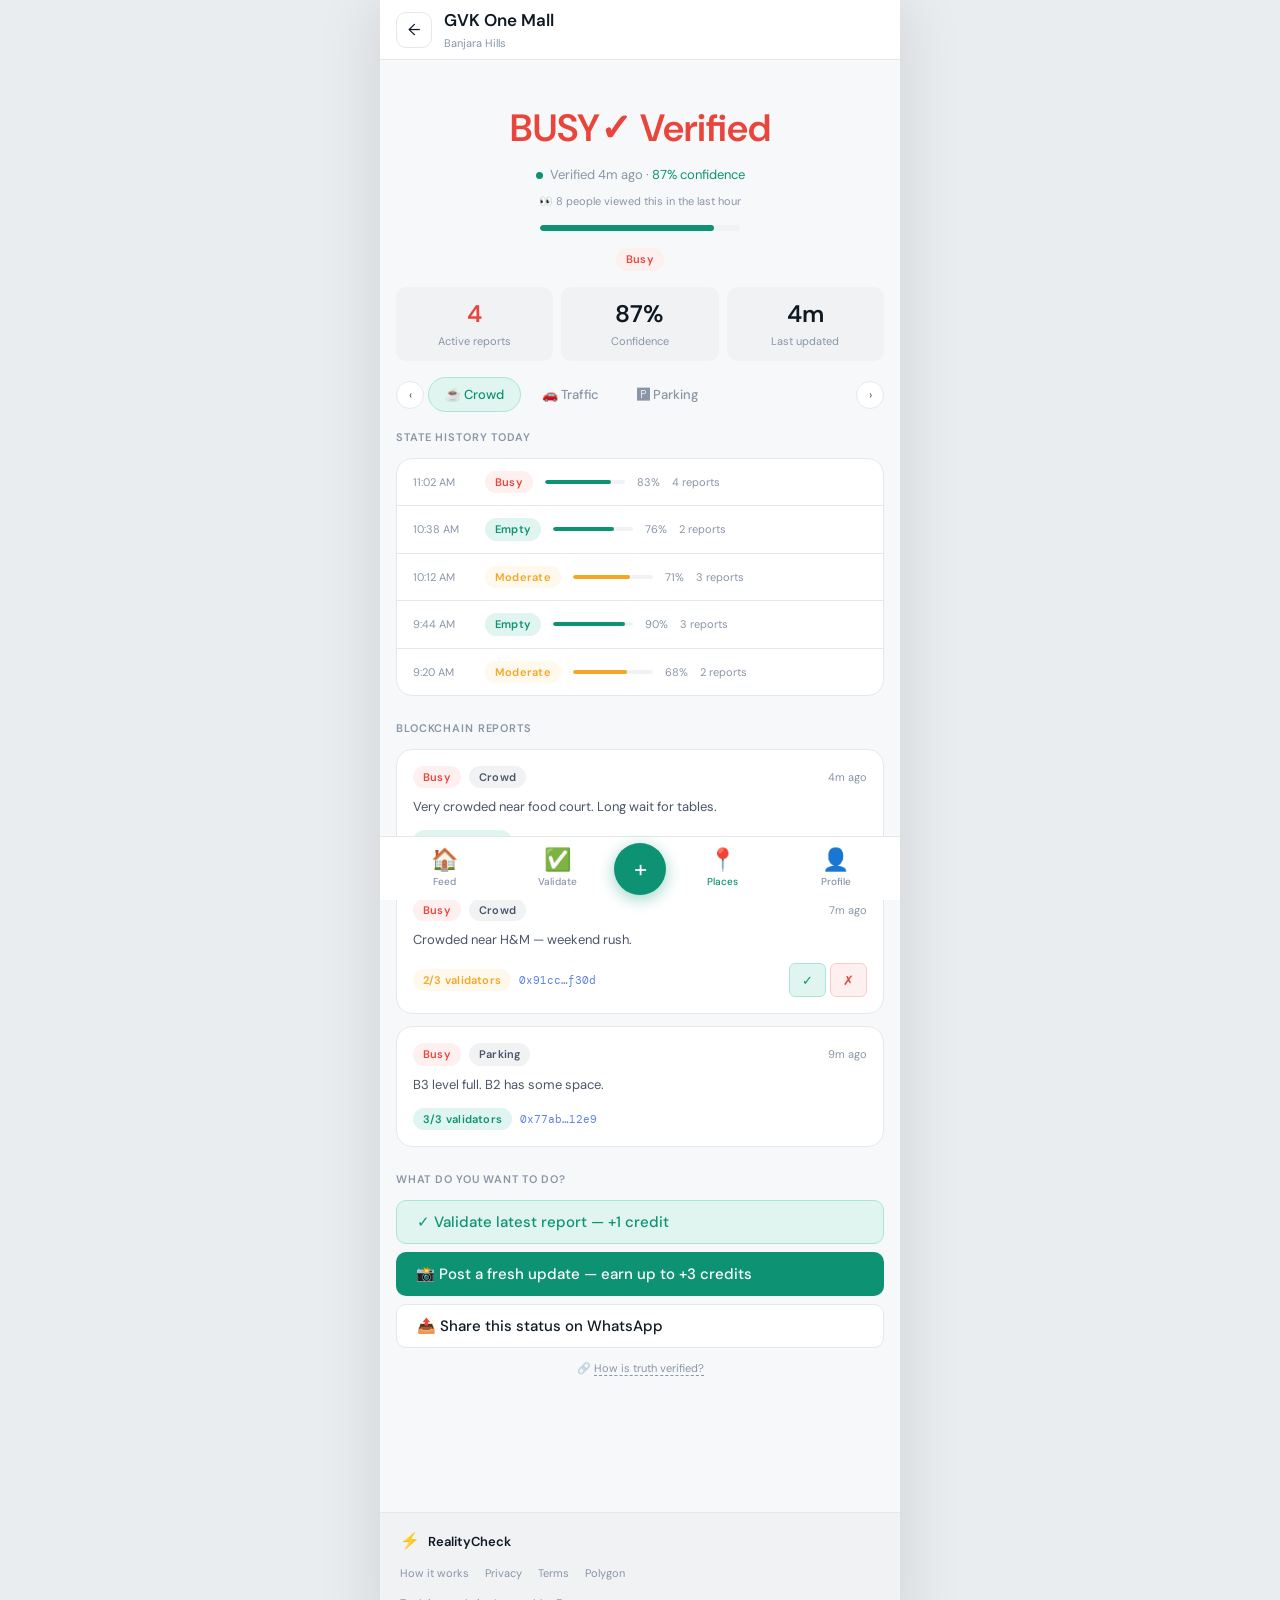
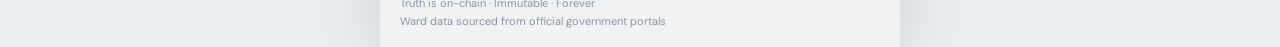
==== location.html @ 1828376a "Update location.html" ====
<!DOCTYPE html>
<html lang="en">
<head>
  <!-- v202604261325 -->
  <meta http-equiv="Cache-Control" content="no-cache, no-store, must-revalidate" />
  <meta http-equiv="Pragma" content="no-cache" />
  <meta charset="UTF-8" />
  <meta name="viewport" content="width=device-width, initial-scale=1.0" />
  <title>Location Detail — RealityCheck</title>
  <link rel="stylesheet" href="css/variables.css" />
  <link rel="stylesheet" href="css/components.css" />
  <link rel="stylesheet" href="css/layout.css" />
</head>
<body>

<div class="page-shell">
  <div id="header-slot"></div>

  <main class="page-content">
    <div class="page-content-inner">

      <!-- Current state hero -->
      <div style="text-align:center;padding:var(--space-6) 0 var(--space-4)" class="animate-fade-in">
        <div id="state-hero" style="font-size:var(--text-3xl);font-weight:var(--weight-semibold);
             margin-bottom:var(--space-2);transition:all 0.4s ease" class="state-hero-glow">
          BUSY
        </div>
        <div style="font-size:var(--text-sm);color:var(--color-text-tertiary);margin-bottom:var(--space-2)">
          <span id="pulse-dot2" style="width:7px;height:7px;border-radius:50%;
            background:var(--color-brand-primary);display:inline-block;
            animation:pulseDot2 1.5s ease-in-out infinite;margin-right:4px;vertical-align:middle"></span>
          Verified <span id="verified-time">4 min ago</span> ·
          <span id="conf-label" style="color:var(--color-brand-primary)">87% confidence</span>
        </div>
        <div style="font-size:var(--text-xs);color:var(--color-text-tertiary);margin-bottom:var(--space-4)" id="viewers-count">
          👀 8 people viewed this in the last hour
        </div>
        <!-- Confidence bar -->
        <div style="max-width:200px;margin:0 auto var(--space-4)">
          <div class="conf-bar-wrap" style="height:6px">
            <div class="conf-bar-fill high" id="conf-bar" style="width:87%"></div>
          </div>
        </div>
        <div id="state-badge-hero"></div>
      </div>

      <!-- Unverified notice (shown when <2 validators) -->
      <div id="unverified-notice" class="unverified-notice section-sm" style="display:none">
        ⚠ Unverified — only 1 report so far.
        <strong style="color:var(--color-brand-primary);cursor:pointer" onclick="window.location='validate.html'">
          Be the first to confirm →
        </strong>
      </div>

      <!-- Stats row -->
      <div class="stats-row section-sm animate-fade-in stagger-1">
        <div class="stat-card">
          <div class="stat-value" style="color:var(--color-busy)" id="stat-open">4</div>
          <div class="stat-label">Active reports</div>
        </div>
        <div class="stat-card">
          <div class="stat-value" id="stat-conf">87%</div>
          <div class="stat-label">Confidence</div>
        </div>
        <div class="stat-card">
          <div class="stat-value" id="stat-time">4m</div>
          <div class="stat-label">Last updated</div>
        </div>
      </div>

      <!-- Category filter -->
      <div class="tabs-wrapper section-sm animate-fade-in stagger-2">
        <button class="tabs-arrow" onclick="document.getElementById('cat-tabs').scrollBy({left:-120,behavior:'smooth'})">&#8249;</button>
        <div class="tabs" id="cat-tabs">
          <button class="tab-btn active" onclick="switchCategory('crowd',this)">☕ Crowd</button>
          <button class="tab-btn" onclick="switchCategory('traffic',this)">🚗 Traffic</button>
          <button class="tab-btn" onclick="switchCategory('parking',this)">🅿 Parking</button>
        </div>
        <button class="tabs-arrow" onclick="document.getElementById('cat-tabs').scrollBy({left:120,behavior:'smooth'})">&#8250;</button>
      </div>

      <!-- State history -->
      <div class="section animate-fade-in stagger-3">
        <div class="section-label">State history today</div>
        <div class="card">
          <div id="history-list"></div>
        </div>
      </div>

      <!-- Recent reports -->
      <div class="section animate-fade-in stagger-4">
        <div class="section-label">Blockchain reports</div>
        <div class="stack stack-3" id="reports-list"></div>
      </div>

      <!-- "What should I do" action block -->
      <div class="section animate-fade-in stagger-5" style="padding-bottom:var(--space-8)">
        <div style="font-size:var(--text-xs);font-weight:600;letter-spacing:0.07em;
                    text-transform:uppercase;color:var(--color-text-tertiary);margin-bottom:var(--space-3)">
          What do you want to do?
        </div>
        <div style="display:grid;gap:var(--space-2)">
          <a href="validate.html" class="btn btn-confirm btn-full"
             style="justify-content:flex-start;gap:var(--space-2)">
            ✓ Validate latest report — +1 credit
          </a>
          <a href="post.html?location=GVK+One+Mall" class="btn btn-primary btn-full"
             style="justify-content:flex-start;gap:var(--space-2)">
            📸 Post a fresh update — earn up to +3 credits
          </a>
          <button class="btn btn-secondary btn-full"
                  style="justify-content:flex-start;gap:var(--space-2)"
                  onclick="shareLocation()">
            📤 Share this status on WhatsApp
          </button>
        </div>
        <p style="font-size:var(--text-xs);color:var(--color-text-tertiary);text-align:center;margin-top:var(--space-3)">
          <span style="opacity:0.5">🔗</span>
          <a href="#" onclick="showToast('All truth is stored on Polygon blockchain — immutable, permanent, verifiable by anyone')"
             style="color:var(--color-text-tertiary);text-decoration:none;border-bottom:1px dashed currentColor">
            How is truth verified?
          </a>
        </p>
      </div>

    </div>
  </main>

  <div id="bottom-nav-slot"></div>
  <div id="footer-slot"></div>
</div>

<script>
/* ── app.js inlined for GitHub Pages reliability ── */
/* ============================================
   RealityCheck — Shared JS Utilities
   ============================================ */

// ── Header / Footer injection ──────────────
// Call on each page to inject shared components.
function injectHeader(config = {}) {
  const {
    type = 'home',        // 'home' | 'page' | 'step'
    title = '',
    subtitle = '',
    step = 1,
    totalSteps = 3,
    backHref = 'index.html',
    showNotif = false,
  } = config;

  let html = '';

  if (type === 'home') {
    html = `
      <header class="site-header">
        <div class="site-header-brand">
          <div class="site-header-logo">⚡</div>
          <div>
            <div class="site-header-name">RealityCheck</div>
            <div class="site-header-location" id="location-label" onclick="promptLocation()">
              📍 <span id="location-text">Banjara Hills, Hyderabad</span> ›
            </div>
          </div>
        </div>
        <div class="site-header-actions">
          ${showNotif ? `<button class="btn btn-icon btn-secondary" style="position:relative" onclick="window.location='validate.html'">
            🔔<span class="notif-dot" style="position:absolute;top:6px;right:6px"></span>
          </button>` : ''}
          <a href="profile.html" class="btn btn-icon btn-secondary" title="Profile">👤</a>
        </div>
      </header>`;
  }

  if (type === 'page') {
    html = `
      <header class="page-header">
        <a href="${backHref}" class="page-header-back" title="Back">←</a>
        <div class="page-header-content">
          <div class="page-header-title">${title}</div>
          ${subtitle ? `<div class="page-header-sub">${subtitle}</div>` : ''}
        </div>
      </header>`;
  }

  if (type === 'step') {
    const pct = Math.round((step / totalSteps) * 100);
    html = `
      <header class="step-header">
        <div class="step-header-top">
          <a href="${backHref}" class="page-header-back" title="Back">←</a>
          <div class="step-header-title">${title}</div>
          <span style="font-size:var(--text-xs);color:var(--color-text-tertiary)">
            ${step} / ${totalSteps}
          </span>
        </div>
        <div class="step-progress">
          <div class="step-progress-fill" style="width:${pct}%"></div>
        </div>
      </header>`;
  }

  const el = document.getElementById('header-slot');
  if (el) el.innerHTML = html;
}

function injectBottomNav(activePage = 'feed') {
  const pages = [
    { id: 'feed',     href: 'index.html',    icon: '🏠', label: 'Feed' },
    { id: 'validate', href: 'validate.html', icon: '✅', label: 'Validate' },
    { id: 'post',     href: 'post.html',     icon: '+',  label: '', isFab: true },
    { id: 'location', href: 'location.html', icon: '📍', label: 'Places' },
    { id: 'profile',  href: 'profile.html',  icon: '👤', label: 'Profile' },
  ];

  const items = pages.map(p => {
    if (p.isFab) {
      return `<a href="${p.href}" class="post-fab" title="Post reality">+</a>`;
    }
    const active = p.id === activePage ? 'active' : '';
    return `
      <a href="${p.href}" class="bottom-nav-item ${active}">
        <span class="bottom-nav-icon">${p.icon}</span>
        <span class="bottom-nav-label">${p.label}</span>
      </a>`;
  }).join('');

  const el = document.getElementById('bottom-nav-slot');
  if (el) el.innerHTML = `<nav class="bottom-nav">${items}</nav>`;
}

function injectFooter() {
  const html = `
    <footer class="site-footer">
      <div class="site-footer-inner">
        <div class="site-footer-brand">
          <span style="font-size:16px">⚡</span> RealityCheck
        </div>
        <div class="site-footer-links">
          <a href="#" class="site-footer-link" onclick="showToast('How it works — coming soon')">How it works</a>
          <a href="#" class="site-footer-link" onclick="showToast('Privacy policy — coming soon')">Privacy</a>
          <a href="#" class="site-footer-link" onclick="showToast('Terms — coming soon')">Terms</a>
          <a href="https://polygon.technology" target="_blank" class="site-footer-link">Polygon</a>
        </div>
        <div class="site-footer-copy">
          Truth is on-chain · Immutable · Forever<br>
          Ward data sourced from official government portals
        </div>
      </div>
    </footer>`;
  const el = document.getElementById('footer-slot');
  if (el) el.innerHTML = html;
}

// ── Confidence helpers ─────────────────────
function confClass(pct) {
  if (pct >= 75) return 'high';
  if (pct >= 50) return 'medium';
  return 'low';
}

function confLabel(pct) {
  if (pct >= 75) return 'High confidence';
  if (pct >= 50) return 'Building confidence';
  return 'Low confidence';
}

// ── State helpers ──────────────────────────
function stateBadge(state) {
  const map = {
    BUSY:     { cls: 'badge-busy',     label: 'Busy' },
    MODERATE: { cls: 'badge-moderate', label: 'Moderate' },
    EMPTY:    { cls: 'badge-empty',    label: 'Empty' },
    SLOW:     { cls: 'badge-slow',     label: 'Congested' },
    CLOSED:   { cls: 'badge-closed',   label: 'Closed' },
  };
  const s = map[state] || map.EMPTY;
  return `<span class="badge ${s.cls}">${s.label}</span>`;
}

function stateColor(state) {
  const map = {
    BUSY: 'var(--color-busy)',
    MODERATE: 'var(--color-moderate)',
    EMPTY: 'var(--color-empty)',
    SLOW: 'var(--color-slow)',
    CLOSED: 'var(--color-closed)',
  };
  return map[state] || map.EMPTY;
}

// ── Freshness label ────────────────────────
function freshnessLabel(minutesAgo) {
  if (minutesAgo < 1)  return 'just now';
  if (minutesAgo < 60) return `${minutesAgo}m ago`;
  const h = Math.floor(minutesAgo / 60);
  return `${h}h ago`;
}

function freshnessClass(minutesAgo) {
  if (minutesAgo <= 5)  return 'high';
  if (minutesAgo <= 20) return 'medium';
  return 'low';
}

// ── Toast ──────────────────────────────────
function showToast(message, duration = 2500) {
  let toast = document.querySelector('.toast');
  if (!toast) {
    toast = document.createElement('div');
    toast.className = 'toast';
    document.body.appendChild(toast);
  }
  toast.textContent = message;
  toast.classList.add('show');
  clearTimeout(toast._timer);
  toast._timer = setTimeout(() => toast.classList.remove('show'), duration);
}

// ── Location prompt ────────────────────────
function promptLocation() {
  if (navigator.geolocation) {
    navigator.geolocation.getCurrentPosition(
      pos => showToast('📍 Location updated'),
      ()  => showToast('📍 Using saved location')
    );
  }
}

// ── Render feed card HTML ──────────────────
function renderFeedCard(post, index = 0) {
  const conf = post.confidence;
  const cls  = confClass(conf);
  const mins = post.minutesAgo;
  const freshCls = freshnessClass(mins);

  return `
    <article class="feed-card animate-fade-in stagger-${Math.min(index+1,5)}"
             onclick="window.location='location.html?id=${post.id}'">
      <div class="feed-card-image">
        <div class="feed-card-image-placeholder">
          <span style="font-size:28px">${post.categoryIcon}</span>
          <span>${post.locationName}</span>
        </div>
        <div class="feed-card-state-overlay">
          ${stateBadge(post.state)}
        </div>
      </div>
      <div class="feed-card-body">
        <div class="feed-card-meta">
          <div class="feed-card-location">${post.locationName}</div>
          <div class="feed-card-time"
               style="color:var(--color-conf-${freshCls})">
            ${freshnessLabel(mins)}
          </div>
        </div>
        <div class="feed-card-confidence">
          ${stateBadge(post.state)}
          <div class="conf-bar-wrap">
            <div class="conf-bar-fill ${cls}" style="width:${conf}%"></div>
          </div>
          <div class="feed-card-conf-label">${conf}%</div>
        </div>
        <div class="feed-card-actions">
          <button class="btn btn-confirm btn-sm"
                  style="flex:1"
                  onclick="event.stopPropagation();handleConfirm(${post.id})">
            ✓ Confirm · +1 credit
          </button>
          <button class="btn btn-danger btn-sm"
                  style="flex:1"
                  onclick="event.stopPropagation();handleDispute(${post.id})">
            ✗ Dispute
          </button>
        </div>
        <div class="feed-card-footnote">
          ${post.validatorCount} of 3 confirmed · ${post.blockchainHash}
        </div>
      </div>
    </article>`;
}

// ── Render gap card HTML ───────────────────
function renderGapCard(location) {
  return `
    <div class="gap-card animate-fade-in section-sm">
      <div class="gap-card-icon">⏱</div>
      <div class="gap-card-content">
        <div class="gap-card-title">No update — ${location.name}</div>
        <div class="gap-card-sub">
          Last report was ${location.staleMin} min ago.
          Earn +${location.reward} credits to check and post.
        </div>
        <a href="post.html?location=${encodeURIComponent(location.name)}"
           class="btn btn-sm"
           style="background:var(--color-brand-accent);color:#fff;border:none">
          Post update · earn +${location.reward} credits
        </a>
      </div>
    </div>`;
}

// ── Validation helpers ─────────────────────
function handleConfirm(postId) {
  showToast('✓ Confirmation submitted — +1 credit');
}

function handleDispute(postId) {
  showToast('✗ Dispute submitted');
}

</script>

<script>
  // Mock location data
  const LOCATION = {
    name: 'GVK One Mall',
    area: 'Banjara Hills',
    state: 'BUSY',
    confidence: 87,
    minutesAgo: 4,
    activeReports: 4,
  };

  const HISTORY = [
    { time: '11:02 AM', state: 'BUSY',     conf: 83, reports: 4 },
    { time: '10:38 AM', state: 'EMPTY',    conf: 76, reports: 2 },
    { time: '10:12 AM', state: 'MODERATE', conf: 71, reports: 3 },
    { time: '9:44 AM',  state: 'EMPTY',    conf: 90, reports: 3 },
    { time: '9:20 AM',  state: 'MODERATE', conf: 68, reports: 2 },
  ];

  const REPORTS = [
    {
      id: 101, state: 'BUSY', category: 'Crowd',
      desc: 'Very crowded near food court. Long wait for tables.',
      minutesAgo: 4, hash: '0x4a2f…c8b1', validators: 3, minNeeded: 3,
    },
    {
      id: 102, state: 'BUSY', category: 'Crowd',
      desc: 'Crowded near H&M — weekend rush.',
      minutesAgo: 7, hash: '0x91cc…f30d', validators: 2, minNeeded: 3,
    },
    {
      id: 103, state: 'BUSY', category: 'Parking',
      desc: 'B3 level full. B2 has some space.',
      minutesAgo: 9, hash: '0x77ab…12e9', validators: 3, minNeeded: 3,
    },
  ];

  document.addEventListener('DOMContentLoaded', () => {
    injectHeader({
      type: 'page',
      title: LOCATION.name,
      subtitle: LOCATION.area,
      backHref: 'index.html',
    });
    injectBottomNav('location');
    injectFooter();
    renderLocationPage();
  });

  function renderLocationPage() {
    // Hero
    const hero = document.getElementById('state-hero');
    hero.textContent = LOCATION.state;
    hero.style.color = stateColor(LOCATION.state);

    document.getElementById('verified-time').textContent = freshnessLabel(LOCATION.minutesAgo);
    document.getElementById('conf-label').textContent = `${LOCATION.confidence}% confidence`;
    document.getElementById('state-badge-hero').innerHTML = stateBadge(LOCATION.state);

    const cls = confClass(LOCATION.confidence);
    document.getElementById('conf-bar').className = `conf-bar-fill ${cls}`;
    document.getElementById('conf-bar').style.width = `${LOCATION.confidence}%`;

    // Stats
    document.getElementById('stat-conf').textContent = `${LOCATION.confidence}%`;
    document.getElementById('stat-time').textContent = `${LOCATION.minutesAgo}m`;

    // Unverified check
    const lowValidation = REPORTS.some(r => r.validators < 2);
    document.getElementById('unverified-notice').style.display = lowValidation ? 'block' : 'none';

    renderHistory();
    renderReports();
  }

  function renderHistory() {
    const list = document.getElementById('history-list');
    list.innerHTML = HISTORY.map((h, i) => `
      <div style="display:flex;align-items:center;gap:var(--space-3);padding:var(--space-3) var(--space-4);
                  border-bottom:${i < HISTORY.length-1 ? '1px solid var(--color-border)' : 'none'}">
        <div style="font-size:var(--text-xs);color:var(--color-text-tertiary);min-width:60px;
                    font-variant-numeric:tabular-nums">${h.time}</div>
        ${stateBadge(h.state)}
        <div class="conf-bar-wrap" style="flex:1;max-width:80px">
          <div class="conf-bar-fill ${confClass(h.conf)}" style="width:${h.conf}%"></div>
        </div>
        <div style="font-size:var(--text-xs);color:var(--color-text-tertiary)">${h.conf}%</div>
        <div style="font-size:var(--text-xs);color:var(--color-text-tertiary)">${h.reports} reports</div>
      </div>`).join('');
  }

  function renderReports() {
    const list = document.getElementById('reports-list');
    list.innerHTML = REPORTS.map(r => {
      const pending = r.validators < r.minNeeded;
      return `
        <div class="card animate-fade-in">
          <div class="card-body">
            <div style="display:flex;align-items:center;justify-content:space-between;margin-bottom:var(--space-2)">
              <div style="display:flex;gap:var(--space-2);align-items:center">
                ${stateBadge(r.state)}
                <span class="badge badge-neutral">${r.category}</span>
              </div>
              <span style="font-size:var(--text-xs);color:var(--color-text-tertiary)">
                ${freshnessLabel(r.minutesAgo)}
              </span>
            </div>
            <p style="font-size:var(--text-sm);color:var(--color-text-secondary);
                      margin-bottom:var(--space-3);line-height:var(--leading-relaxed)">${r.desc}</p>
            <div style="display:flex;align-items:center;justify-content:space-between">
              <div style="display:flex;gap:var(--space-2);align-items:center">
                <span class="badge ${pending ? 'badge-moderate' : 'badge-verified'}">
                  ${r.validators}/${r.minNeeded} validators
                </span>
                <span style="font-size:var(--text-xs);color:var(--color-slow);
                             font-family:var(--font-mono)">${r.hash}</span>
              </div>
              ${pending ? `
                <div style="display:flex;gap:var(--space-1)">
                  <button class="btn btn-sm btn-confirm" onclick="handleConfirm(${r.id})">✓</button>
                  <button class="btn btn-sm btn-danger" onclick="handleDispute(${r.id})">✗</button>
                </div>` : ''}
            </div>
          </div>
        </div>`;
    }).join('');
  }

  // Apply confidence-linked glow to state hero
  function applyConfidenceGlow(confidence) {
    const hero = document.querySelector('.page-content-inner');
    if (!hero) return;
    hero.classList.remove('conf-high', 'conf-medium', 'conf-low');
    if (confidence >= 75) {
      hero.classList.add('conf-high');
      // Show verified badge
      const heroEl = document.getElementById('state-hero');
      if (heroEl && !heroEl.querySelector('.verified-badge')) {
        heroEl.innerHTML += '<span class="verified-badge">✓ Verified</span>';
      }
    } else if (confidence >= 50) {
      hero.classList.add('conf-medium');
    } else {
      hero.classList.add('conf-low');
    }
  }

  // Apply on load with current confidence
  document.addEventListener('DOMContentLoaded', () => {
    applyConfidenceGlow(87); // default mock value
  });

  function switchCategory(cat, btn) {
    document.querySelectorAll('#cat-tabs .tab-btn').forEach(b => b.classList.remove('active'));
    btn.classList.add('active');
    showToast(`Showing ${cat} data`);
  }

  function shareLocation() {
    const text = encodeURIComponent('🔴 GVK One Mall is BUSY right now (87% confidence) — checked on RealityCheck: https://cryptofundi.github.io/realitycheck/location.html');
    window.open(`https://wa.me/?text=${text}`, '_blank');
  }

  // Live timestamp ticker
  let locSecondsAgo = 4 * 60; // 4 min in seconds
  setInterval(() => {
    locSecondsAgo += 5;
    const el = document.getElementById('verified-time');
    if (el) {
      if (locSecondsAgo < 60) el.textContent = `${locSecondsAgo}s ago`;
      else el.textContent = `${Math.floor(locSecondsAgo/60)}m ago`;
    }
  }, 5000);
</script>
<style>
@keyframes pulseDot2 {
  0%,100% { opacity:1; transform:scale(1); }
  50%      { opacity:0.4; transform:scale(0.7); }
}
</style>
</body>
</html>
---- css/variables.css ----
/* ============================================
   RealityCheck — Design Tokens
   Edit this file to change colours, fonts,
   spacing across the entire app.
   ============================================ */

@import url('https://fonts.googleapis.com/css2?family=DM+Sans:ital,opsz,wght@0,9..40,300;0,9..40,400;0,9..40,500;0,9..40,600;1,9..40,400&family=DM+Mono:wght@400;500&display=swap');

:root {

  /* ── Brand colours ──────────────────────── */
  --color-brand-primary:    #0D9373;   /* teal green — main CTA */
  --color-brand-dark:       #0A6E57;
  --color-brand-light:      #E0F5EF;
  --color-brand-accent:     #F5A623;   /* amber — earning / reward */

  /* ── Semantic colours ───────────────────── */
  --color-busy:             #E8453C;
  --color-busy-bg:          #FEF0EF;
  --color-moderate:         #F5A623;
  --color-moderate-bg:      #FEF8ED;
  --color-empty:            #0D9373;
  --color-empty-bg:         #E0F5EF;
  --color-slow:             #5B7FE8;
  --color-slow-bg:          #EEF2FE;
  --color-closed:           #888;
  --color-closed-bg:        #F3F3F3;

  /* ── Neutral palette ────────────────────── */
  --color-bg:               #F7F8F9;
  --color-surface:          #FFFFFF;
  --color-surface-raised:   #FFFFFF;
  --color-surface-subtle:   #F0F2F4;
  --color-border:           #E4E7EB;
  --color-border-strong:    #C8CDD4;

  /* ── Text colours ───────────────────────── */
  --color-text-primary:     #0F1923;
  --color-text-secondary:   #4A5568;
  --color-text-tertiary:    #8896A8;
  --color-text-inverse:     #FFFFFF;

  /* ── Confidence / score colours ─────────── */
  --color-conf-high:        #0D9373;
  --color-conf-med:         #F5A623;
  --color-conf-low:         #E8453C;

  /* ── Typography ─────────────────────────── */
  --font-body:              'DM Sans', sans-serif;
  --font-mono:              'DM Mono', monospace;

  --text-xs:    11px;
  --text-sm:    13px;
  --text-base:  15px;
  --text-md:    17px;
  --text-lg:    20px;
  --text-xl:    24px;
  --text-2xl:   30px;
  --text-3xl:   38px;

  --weight-regular: 400;
  --weight-medium:  500;
  --weight-semibold:600;

  --leading-tight:  1.25;
  --leading-normal: 1.5;
  --leading-relaxed:1.7;

  /* ── Spacing scale ───────────────────────── */
  --space-1:  4px;
  --space-2:  8px;
  --space-3:  12px;
  --space-4:  16px;
  --space-5:  20px;
  --space-6:  24px;
  --space-8:  32px;
  --space-10: 40px;
  --space-12: 48px;
  --space-16: 64px;

  /* ── Radius ─────────────────────────────── */
  --radius-sm:   6px;
  --radius-md:   10px;
  --radius-lg:   16px;
  --radius-xl:   24px;
  --radius-full: 9999px;

  /* ── Shadows ─────────────────────────────── */
  --shadow-sm:  0 1px 3px rgba(0,0,0,0.07), 0 1px 2px rgba(0,0,0,0.04);
  --shadow-md:  0 4px 12px rgba(0,0,0,0.08), 0 2px 4px rgba(0,0,0,0.04);
  --shadow-lg:  0 8px 24px rgba(0,0,0,0.10), 0 3px 8px rgba(0,0,0,0.05);

  /* ── Transitions ─────────────────────────── */
  --transition-fast:   150ms ease;
  --transition-normal: 250ms ease;
  --transition-slow:   400ms ease;

  /* ── Layout ──────────────────────────────── */
  --max-width:        480px;   /* mobile-first max content width */
  --max-width-wide:   960px;   /* desktop max */
  --header-height:    60px;
  --bottom-nav-height:64px;
}

/* ── Dark mode overrides ─────────────────────
   Uncomment and adjust to enable dark theme.
   All variables above will cascade automatically.

@media (prefers-color-scheme: dark) {
  :root {
    --color-bg:             #0F1923;
    --color-surface:        #1A2433;
    --color-surface-subtle: #222F3E;
    --color-border:         #2D3D50;
    --color-text-primary:   #F0F4F8;
    --color-text-secondary: #8EA5BE;
    --color-text-tertiary:  #5A7A96;
  }
}
────────────────────────────────────────────── */
---- css/components.css ----
/* ============================================
   RealityCheck — Component Styles
   Reusable UI components. Do not hardcode
   colours here — always use variables.css tokens.
   ============================================ */

/* ── Reset & base ─────────────────────────── */
*, *::before, *::after { box-sizing: border-box; margin: 0; padding: 0; }

html {
  font-size: 16px;
  -webkit-text-size-adjust: 100%;
  scroll-behavior: smooth;
}

body {
  font-family: var(--font-body);
  font-size: var(--text-base);
  font-weight: var(--weight-regular);
  line-height: var(--leading-normal);
  color: var(--color-text-primary);
  background: var(--color-bg);
  -webkit-font-smoothing: antialiased;
  -moz-osx-font-smoothing: grayscale;
}

img { display: block; max-width: 100%; }
a { color: inherit; text-decoration: none; }
button { cursor: pointer; font-family: inherit; }
input, textarea, select { font-family: inherit; }

/* ── Buttons ─────────────────────────────── */
.btn {
  display: inline-flex;
  align-items: center;
  justify-content: center;
  gap: var(--space-2);
  padding: 0 var(--space-5);
  height: 44px;
  font-size: var(--text-base);
  font-weight: var(--weight-medium);
  border-radius: var(--radius-md);
  border: none;
  transition: all var(--transition-fast);
  white-space: nowrap;
  user-select: none;
}

.btn:active { transform: scale(0.97); }

.btn-primary {
  background: var(--color-brand-primary);
  color: var(--color-text-inverse);
}
.btn-primary:hover { background: var(--color-brand-dark); }

.btn-secondary {
  background: var(--color-surface);
  color: var(--color-text-primary);
  border: 1px solid var(--color-border);
}
.btn-secondary:hover { background: var(--color-surface-subtle); }

.btn-ghost {
  background: transparent;
  color: var(--color-brand-primary);
  border: 1px solid var(--color-brand-primary);
}
.btn-ghost:hover { background: var(--color-brand-light); }

.btn-danger {
  background: var(--color-busy-bg);
  color: var(--color-busy);
  border: 1px solid #fccac7;
}
.btn-danger:hover { background: #fdd8d6; }

.btn-confirm {
  background: var(--color-brand-light);
  color: var(--color-brand-primary);
  border: 1px solid #a8e6d5;
}
.btn-confirm:hover { background: #c5ede1; }

.btn-full { width: 100%; }

.btn-sm {
  height: 34px;
  padding: 0 var(--space-3);
  font-size: var(--text-sm);
  border-radius: var(--radius-sm);
}

.btn-lg {
  height: 52px;
  padding: 0 var(--space-8);
  font-size: var(--text-md);
  border-radius: var(--radius-lg);
}

.btn-icon {
  width: 40px;
  height: 40px;
  padding: 0;
  border-radius: var(--radius-md);
  font-size: 18px;
}

/* ── Cards ───────────────────────────────── */
.card {
  background: var(--color-surface);
  border: 1px solid var(--color-border);
  border-radius: var(--radius-lg);
  overflow: hidden;
}

.card-body { padding: var(--space-4); }
.card-body-sm { padding: var(--space-3); }

.card-hover {
  transition: box-shadow var(--transition-fast), transform var(--transition-fast);
}
.card-hover:hover {
  box-shadow: var(--shadow-md);
  transform: translateY(-1px);
}

/* ── Badges / Pills ──────────────────────── */
.badge {
  display: inline-flex;
  align-items: center;
  gap: var(--space-1);
  padding: 3px 10px;
  font-size: var(--text-xs);
  font-weight: var(--weight-semibold);
  border-radius: var(--radius-full);
  letter-spacing: 0.02em;
}

.badge-busy     { background: var(--color-busy-bg);     color: var(--color-busy); }
.badge-moderate { background: var(--color-moderate-bg); color: var(--color-moderate); }
.badge-empty    { background: var(--color-empty-bg);    color: var(--color-empty); }
.badge-slow     { background: var(--color-slow-bg);     color: var(--color-slow); }
.badge-closed   { background: var(--color-closed-bg);   color: var(--color-closed); }
.badge-neutral  { background: var(--color-surface-subtle); color: var(--color-text-secondary); }
.badge-earn     { background: #FEF8ED; color: var(--color-brand-accent); }
.badge-verified { background: var(--color-brand-light); color: var(--color-brand-primary); }

/* ── State dot ───────────────────────────── */
.state-dot {
  width: 8px; height: 8px;
  border-radius: 50%;
  flex-shrink: 0;
}
.state-dot.busy     { background: var(--color-busy); }
.state-dot.moderate { background: var(--color-moderate); }
.state-dot.empty    { background: var(--color-empty); }
.state-dot.slow     { background: var(--color-slow); }

/* ── Confidence bar ──────────────────────── */
.conf-bar-wrap {
  flex: 1;
  height: 4px;
  background: var(--color-surface-subtle);
  border-radius: var(--radius-full);
  overflow: hidden;
}
.conf-bar-fill {
  height: 100%;
  border-radius: var(--radius-full);
  transition: width var(--transition-slow);
}
.conf-bar-fill.high   { background: var(--color-conf-high); }
.conf-bar-fill.medium { background: var(--color-conf-med); }
.conf-bar-fill.low    { background: var(--color-conf-low); }

/* ── Feed card ───────────────────────────── */
.feed-card {
  background: var(--color-surface);
  border: 1px solid var(--color-border);
  border-radius: var(--radius-lg);
  overflow: hidden;
  transition: box-shadow var(--transition-fast);
}
.feed-card:hover { box-shadow: var(--shadow-sm); }

.feed-card-image {
  width: 100%;
  aspect-ratio: 16/7;
  background: var(--color-surface-subtle);
  position: relative;
  overflow: hidden;
  display: flex;
  align-items: center;
  justify-content: center;
}

.feed-card-image img {
  width: 100%;
  height: 100%;
  object-fit: cover;
}

.feed-card-image-placeholder {
  font-size: var(--text-sm);
  color: var(--color-text-tertiary);
  display: flex;
  flex-direction: column;
  align-items: center;
  gap: var(--space-2);
}

.feed-card-state-overlay {
  position: absolute;
  top: var(--space-3);
  right: var(--space-3);
}

.feed-card-body {
  padding: var(--space-3) var(--space-4);
}

.feed-card-meta {
  display: flex;
  align-items: center;
  justify-content: space-between;
  margin-bottom: var(--space-2);
}

.feed-card-location {
  font-size: var(--text-base);
  font-weight: var(--weight-semibold);
  color: var(--color-text-primary);
}

.feed-card-time {
  font-size: var(--text-xs);
  color: var(--color-text-tertiary);
  font-variant-numeric: tabular-nums;
}

.feed-card-confidence {
  display: flex;
  align-items: center;
  gap: var(--space-2);
  margin-bottom: var(--space-3);
}

.feed-card-conf-label {
  font-size: var(--text-xs);
  color: var(--color-text-tertiary);
  min-width: 28px;
  text-align: right;
  font-variant-numeric: tabular-nums;
}

.feed-card-actions {
  display: flex;
  gap: var(--space-2);
}

.feed-card-footnote {
  font-size: var(--text-xs);
  color: var(--color-text-tertiary);
  text-align: center;
  margin-top: var(--space-2);
}

/* ── Gap card ────────────────────────────── */
.gap-card {
  background: linear-gradient(135deg, #FFFBF0 0%, #FEF8ED 100%);
  border: 1px solid #F5DFA0;
  border-radius: var(--radius-lg);
  padding: var(--space-4);
  display: flex;
  gap: var(--space-3);
  align-items: flex-start;
}

.gap-card-icon {
  width: 36px;
  height: 36px;
  border-radius: var(--radius-md);
  background: #F5A623;
  color: white;
  display: flex;
  align-items: center;
  justify-content: center;
  font-size: 16px;
  flex-shrink: 0;
  margin-top: 2px;
}

.gap-card-content { flex: 1; }

.gap-card-title {
  font-size: var(--text-sm);
  font-weight: var(--weight-semibold);
  color: #92610A;
  margin-bottom: var(--space-1);
}

.gap-card-sub {
  font-size: var(--text-xs);
  color: #B07B1A;
  line-height: var(--leading-relaxed);
  margin-bottom: var(--space-3);
}

/* ── Form elements ───────────────────────── */
.form-group { margin-bottom: var(--space-4); }

.form-label {
  display: block;
  font-size: var(--text-sm);
  font-weight: var(--weight-medium);
  color: var(--color-text-secondary);
  margin-bottom: var(--space-2);
}

.form-input,
.form-textarea,
.form-select {
  width: 100%;
  padding: var(--space-3) var(--space-4);
  font-size: var(--text-base);
  color: var(--color-text-primary);
  background: var(--color-surface);
  border: 1px solid var(--color-border);
  border-radius: var(--radius-md);
  transition: border-color var(--transition-fast), box-shadow var(--transition-fast);
  appearance: none;
  -webkit-appearance: none;
}

.form-input:focus,
.form-textarea:focus,
.form-select:focus {
  outline: none;
  border-color: var(--color-brand-primary);
  box-shadow: 0 0 0 3px rgba(13, 147, 115, 0.12);
}

.form-textarea {
  min-height: 80px;
  resize: vertical;
  line-height: var(--leading-relaxed);
}

/* Category grid */
.category-grid {
  display: grid;
  grid-template-columns: repeat(3, 1fr);
  gap: var(--space-2);
}

.category-btn {
  display: flex;
  flex-direction: column;
  align-items: center;
  gap: var(--space-1);
  padding: var(--space-3) var(--space-2);
  background: var(--color-surface);
  border: 1.5px solid var(--color-border);
  border-radius: var(--radius-md);
  font-size: var(--text-xs);
  font-weight: var(--weight-medium);
  color: var(--color-text-secondary);
  transition: all var(--transition-fast);
  cursor: pointer;
}

.category-btn:hover {
  border-color: var(--color-brand-primary);
  background: var(--color-brand-light);
  color: var(--color-brand-primary);
}

.category-btn.active {
  border-color: var(--color-brand-primary);
  background: var(--color-brand-light);
  color: var(--color-brand-primary);
}

.category-btn .cat-icon { font-size: 20px; line-height: 1; }

/* State selector */
.state-grid {
  display: grid;
  grid-template-columns: repeat(3, 1fr);
  gap: var(--space-2);
}

.state-btn {
  padding: var(--space-3) var(--space-2);
  border-radius: var(--radius-md);
  border: 1.5px solid;
  font-size: var(--text-sm);
  font-weight: var(--weight-semibold);
  text-align: center;
  cursor: pointer;
  transition: all var(--transition-fast);
}

.state-btn.busy     { border-color: #fccac7; background: var(--color-busy-bg);     color: var(--color-busy); }
.state-btn.moderate { border-color: #f8dfa0; background: var(--color-moderate-bg); color: var(--color-moderate); }
.state-btn.empty    { border-color: #a8e6d5; background: var(--color-empty-bg);    color: var(--color-empty); }

.state-btn.active,
.state-btn:hover { box-shadow: var(--shadow-sm); transform: translateY(-1px); }

/* Upload area */
.upload-area {
  border: 2px dashed var(--color-border);
  border-radius: var(--radius-lg);
  padding: var(--space-8) var(--space-6);
  text-align: center;
  cursor: pointer;
  transition: all var(--transition-fast);
  background: var(--color-surface);
}

.upload-area:hover {
  border-color: var(--color-brand-primary);
  background: var(--color-brand-light);
}

.upload-area-icon { font-size: 32px; margin-bottom: var(--space-2); }
.upload-area-title {
  font-size: var(--text-base);
  font-weight: var(--weight-medium);
  color: var(--color-text-primary);
  margin-bottom: var(--space-1);
}
.upload-area-sub {
  font-size: var(--text-xs);
  color: var(--color-text-tertiary);
}
.upload-area-warning {
  font-size: var(--text-xs);
  color: var(--color-busy);
  margin-top: var(--space-2);
}

/* ── Payment selector ────────────────────── */
.payment-grid {
  display: grid;
  grid-template-columns: 1fr 1fr;
  gap: var(--space-3);
}

.payment-option {
  padding: var(--space-4);
  border: 1.5px solid var(--color-border);
  border-radius: var(--radius-lg);
  text-align: center;
  cursor: pointer;
  transition: all var(--transition-fast);
}

.payment-option:hover {
  border-color: var(--color-brand-primary);
  background: var(--color-brand-light);
}

.payment-option.active {
  border-color: var(--color-brand-primary);
  background: var(--color-brand-light);
}

.payment-option-icon { font-size: 24px; margin-bottom: var(--space-2); }
.payment-option-title {
  font-size: var(--text-base);
  font-weight: var(--weight-semibold);
  color: var(--color-text-primary);
  margin-bottom: var(--space-1);
}
.payment-option-sub {
  font-size: var(--text-xs);
  color: var(--color-text-tertiary);
}

/* ── Fee breakdown ───────────────────────── */
.fee-breakdown {
  background: var(--color-surface-subtle);
  border-radius: var(--radius-md);
  overflow: hidden;
}

.fee-row {
  display: flex;
  justify-content: space-between;
  align-items: center;
  padding: var(--space-3) var(--space-4);
  border-bottom: 1px solid var(--color-border);
  font-size: var(--text-sm);
}
.fee-row:last-child { border-bottom: none; }

.fee-label { color: var(--color-text-secondary); }
.fee-value { font-weight: var(--weight-semibold); color: var(--color-text-primary); }
.fee-value.earn { color: var(--color-brand-primary); }

/* ── Stats row ───────────────────────────── */
.stats-row {
  display: grid;
  grid-template-columns: repeat(3, 1fr);
  gap: var(--space-2);
}

.stat-card {
  background: var(--color-surface-subtle);
  border-radius: var(--radius-md);
  padding: var(--space-3) var(--space-3);
  text-align: center;
}

.stat-value {
  font-size: var(--text-xl);
  font-weight: var(--weight-semibold);
  color: var(--color-text-primary);
  line-height: var(--leading-tight);
}

.stat-label {
  font-size: var(--text-xs);
  color: var(--color-text-tertiary);
  margin-top: var(--space-1);
}

/* ── Tabs ────────────────────────────────── */
/* ── Tabs wrapper with desktop scroll arrows ─ */
.tabs-wrapper {
  position: relative;
  display: flex;
  align-items: center;
  gap: var(--space-1);
}

.tabs-arrow {
  flex-shrink: 0;
  width: 28px;
  height: 28px;
  border-radius: 50%;
  border: 1px solid var(--color-border);
  background: var(--color-surface);
  color: var(--color-text-secondary);
  display: none;
  align-items: center;
  justify-content: center;
  cursor: pointer;
  font-size: 12px;
  transition: all var(--transition-fast);
}
.tabs-arrow:hover {
  background: var(--color-surface-subtle);
  border-color: var(--color-border-strong);
}
.tabs-arrow:disabled { opacity: 0.3; cursor: default; }

/* Show arrows only on desktop (mouse/trackpad) */
@media (hover: hover) and (pointer: fine) {
  .tabs-arrow { display: flex; }
}

.tabs {
  display: flex;
  gap: var(--space-1);
  overflow-x: auto;
  scrollbar-width: none;
  -ms-overflow-style: none;
  padding-bottom: 1px;
  scroll-behavior: smooth;
  flex: 1;
}
.tabs::-webkit-scrollbar { display: none; }

.tab-btn {
  flex-shrink: 0;
  padding: var(--space-2) var(--space-4);
  font-size: var(--text-sm);
  font-weight: var(--weight-medium);
  color: var(--color-text-tertiary);
  background: transparent;
  border: 1px solid transparent;
  border-radius: var(--radius-full);
  transition: all var(--transition-fast);
  cursor: pointer;
  white-space: nowrap;
}

.tab-btn:hover { color: var(--color-text-primary); background: var(--color-surface-subtle); }
.tab-btn.active {
  color: var(--color-brand-primary);
  background: var(--color-brand-light);
  border-color: #a8e6d5;
}

/* ── Divider ─────────────────────────────── */
.divider {
  height: 1px;
  background: var(--color-border);
  margin: var(--space-4) 0;
}

/* ── Section label ───────────────────────── */
.section-label {
  font-size: var(--text-xs);
  font-weight: var(--weight-semibold);
  letter-spacing: 0.08em;
  text-transform: uppercase;
  color: var(--color-text-tertiary);
  margin-bottom: var(--space-3);
}

/* ── Avatar ──────────────────────────────── */
.avatar {
  width: 44px; height: 44px;
  border-radius: 50%;
  background: var(--color-brand-light);
  color: var(--color-brand-primary);
  display: flex;
  align-items: center;
  justify-content: center;
  font-weight: var(--weight-semibold);
  font-size: var(--text-sm);
  flex-shrink: 0;
}

/* ── Progress bar (reputation) ───────────── */
.progress-bar-wrap {
  height: 6px;
  background: var(--color-surface-subtle);
  border-radius: var(--radius-full);
  overflow: hidden;
}
.progress-bar-fill {
  height: 100%;
  background: var(--color-brand-primary);
  border-radius: var(--radius-full);
  transition: width var(--transition-slow);
}

/* ── Notification dot ────────────────────── */
.notif-dot {
  width: 8px; height: 8px;
  background: var(--color-busy);
  border-radius: 50%;
  border: 2px solid var(--color-surface);
}

/* ── Success screen ──────────────────────── */
.success-icon {
  width: 64px; height: 64px;
  border-radius: 50%;
  background: var(--color-brand-light);
  color: var(--color-brand-primary);
  display: flex;
  align-items: center;
  justify-content: center;
  font-size: 28px;
  margin: 0 auto var(--space-4);
}

/* ── Step indicator ──────────────────────── */
.step-indicator {
  display: flex;
  align-items: center;
  gap: var(--space-2);
}

.step-dot {
  width: 8px; height: 8px;
  border-radius: 50%;
  background: var(--color-border);
  transition: background var(--transition-fast);
}
.step-dot.active { background: var(--color-brand-primary); }
.step-dot.done   { background: var(--color-brand-primary); opacity: 0.4; }

.step-line {
  flex: 1;
  height: 2px;
  background: var(--color-border);
}

/* ── Location auto-detect pill ───────────── */
.location-pill {
  display: flex;
  align-items: center;
  gap: var(--space-2);
  padding: var(--space-3) var(--space-4);
  background: var(--color-surface-subtle);
  border-radius: var(--radius-md);
  border: 1px solid var(--color-border);
}
.location-pill-icon { color: var(--color-brand-primary); font-size: 16px; }
.location-pill-text { flex: 1; }
.location-pill-name {
  font-size: var(--text-sm);
  font-weight: var(--weight-semibold);
  color: var(--color-text-primary);
}
.location-pill-sub {
  font-size: var(--text-xs);
  color: var(--color-text-tertiary);
}
.location-pill-edit {
  font-size: var(--text-xs);
  color: var(--color-brand-primary);
  font-weight: var(--weight-medium);
  cursor: pointer;
}

/* ── Validation task card ────────────────── */
.validate-card {
  background: var(--color-brand-light);
  border: 1.5px solid #a8e6d5;
  border-radius: var(--radius-lg);
  padding: var(--space-4);
}
.validate-card-title {
  font-size: var(--text-base);
  font-weight: var(--weight-semibold);
  color: var(--color-brand-dark);
  margin-bottom: var(--space-1);
}
.validate-card-sub {
  font-size: var(--text-sm);
  color: var(--color-brand-primary);
  line-height: var(--leading-relaxed);
  margin-bottom: var(--space-3);
}
.validate-actions {
  display: grid;
  grid-template-columns: 1fr 1fr;
  gap: var(--space-2);
}

/* ── Unverified overlay ──────────────────── */
.unverified-notice {
  background: var(--color-surface-subtle);
  border: 1px dashed var(--color-border-strong);
  border-radius: var(--radius-md);
  padding: var(--space-3) var(--space-4);
  font-size: var(--text-sm);
  color: var(--color-text-tertiary);
  text-align: center;
}

/* ── Toast ───────────────────────────────── */
.toast {
  position: fixed;
  bottom: calc(var(--bottom-nav-height) + var(--space-4));
  left: 50%;
  transform: translateX(-50%) translateY(20px);
  background: var(--color-text-primary);
  color: var(--color-text-inverse);
  padding: var(--space-3) var(--space-5);
  border-radius: var(--radius-full);
  font-size: var(--text-sm);
  font-weight: var(--weight-medium);
  z-index: 9999;
  opacity: 0;
  transition: all var(--transition-normal);
  pointer-events: none;
  white-space: nowrap;
}

.toast.show {
  opacity: 1;
  transform: translateX(-50%) translateY(0);
}

/* ── Animations ──────────────────────────── */
@keyframes fadeInUp {
  from { opacity: 0; transform: translateY(12px); }
  to   { opacity: 1; transform: translateY(0); }
}

@keyframes pulse {
  0%, 100% { opacity: 1; }
  50%       { opacity: 0.5; }
}

@keyframes spin {
  from { transform: rotate(0deg); }
  to   { transform: rotate(360deg); }
}

.animate-fade-in { animation: fadeInUp 0.3s ease forwards; }
.animate-pulse   { animation: pulse 2s ease infinite; }
.animate-spin    { animation: spin 1s linear infinite; }

.stagger-1 { animation-delay: 0.05s; }
.stagger-2 { animation-delay: 0.10s; }
.stagger-3 { animation-delay: 0.15s; }
.stagger-4 { animation-delay: 0.20s; }
.stagger-5 { animation-delay: 0.25s; }
---- css/layout.css ----
/* ============================================
   RealityCheck — Layout Styles
   Header, footer, bottom nav, page structure,
   responsive breakpoints.
   ============================================ */

/* ── Page shell ──────────────────────────── */
.page-shell {
  min-height: 100vh;
  display: flex;
  flex-direction: column;
  max-width: var(--max-width);
  margin: 0 auto;
  background: var(--color-bg);
}

/* ── Header ──────────────────────────────── */
.site-header {
  position: sticky;
  top: 0;
  z-index: 100;
  height: var(--header-height);
  background: var(--color-surface);
  border-bottom: 1px solid var(--color-border);
  display: flex;
  align-items: center;
  padding: 0 var(--space-4);
  gap: var(--space-3);
}

.site-header-brand {
  display: flex;
  align-items: center;
  gap: var(--space-2);
  flex: 1;
}

.site-header-logo {
  width: 32px; height: 32px;
  background: var(--color-brand-primary);
  border-radius: var(--radius-sm);
  display: flex;
  align-items: center;
  justify-content: center;
  color: white;
  font-size: 16px;
}

.site-header-name {
  font-size: var(--text-md);
  font-weight: var(--weight-semibold);
  color: var(--color-text-primary);
  letter-spacing: -0.01em;
}

.site-header-location {
  display: flex;
  align-items: center;
  gap: var(--space-1);
  font-size: var(--text-xs);
  color: var(--color-text-tertiary);
  cursor: pointer;
}

.site-header-location:hover { color: var(--color-brand-primary); }

.site-header-actions {
  display: flex;
  align-items: center;
  gap: var(--space-2);
}

/* Page-level header (back button + title) */
.page-header {
  position: sticky;
  top: 0;
  z-index: 100;
  height: var(--header-height);
  background: var(--color-surface);
  border-bottom: 1px solid var(--color-border);
  display: flex;
  align-items: center;
  padding: 0 var(--space-4);
  gap: var(--space-3);
}

.page-header-back {
  width: 36px; height: 36px;
  border-radius: var(--radius-md);
  border: 1px solid var(--color-border);
  background: transparent;
  display: flex;
  align-items: center;
  justify-content: center;
  font-size: 16px;
  color: var(--color-text-primary);
  flex-shrink: 0;
  transition: background var(--transition-fast);
  text-decoration: none;
}
.page-header-back:hover { background: var(--color-surface-subtle); }

.page-header-content { flex: 1; min-width: 0; }

.page-header-title {
  font-size: var(--text-md);
  font-weight: var(--weight-semibold);
  color: var(--color-text-primary);
  white-space: nowrap;
  overflow: hidden;
  text-overflow: ellipsis;
}

.page-header-sub {
  font-size: var(--text-xs);
  color: var(--color-text-tertiary);
  margin-top: 1px;
}

/* Step header (for multi-step forms) */
.step-header {
  position: sticky;
  top: 0;
  z-index: 100;
  background: var(--color-surface);
  border-bottom: 1px solid var(--color-border);
  padding: var(--space-3) var(--space-4);
}

.step-header-top {
  display: flex;
  align-items: center;
  gap: var(--space-3);
  margin-bottom: var(--space-3);
}

.step-header-title {
  font-size: var(--text-base);
  font-weight: var(--weight-semibold);
  color: var(--color-text-primary);
  flex: 1;
}

.step-progress {
  height: 3px;
  background: var(--color-surface-subtle);
  border-radius: var(--radius-full);
  overflow: hidden;
}

.step-progress-fill {
  height: 100%;
  background: var(--color-brand-primary);
  border-radius: var(--radius-full);
  transition: width var(--transition-slow);
}

/* ── Main content ────────────────────────── */
.page-content {
  flex: 1;
  padding-bottom: var(--bottom-nav-height);
  overflow-y: auto;
}

.page-content-inner {
  padding: var(--space-4);
}

/* ── Bottom navigation ───────────────────── */
.bottom-nav {
  position: fixed;
  bottom: 0;
  left: 50%;
  transform: translateX(-50%);
  width: 100%;
  max-width: var(--max-width);
  height: var(--bottom-nav-height);
  background: var(--color-surface);
  border-top: 1px solid var(--color-border);
  display: flex;
  align-items: center;
  z-index: 100;
  padding: 0 var(--space-2);
}

.bottom-nav-item {
  flex: 1;
  display: flex;
  flex-direction: column;
  align-items: center;
  justify-content: center;
  gap: 3px;
  padding: var(--space-2);
  border-radius: var(--radius-md);
  transition: all var(--transition-fast);
  cursor: pointer;
  text-decoration: none;
  background: transparent;
  border: none;
  position: relative;
}

.bottom-nav-item:hover { background: var(--color-surface-subtle); }

.bottom-nav-item.active .bottom-nav-icon { color: var(--color-brand-primary); }
.bottom-nav-item.active .bottom-nav-label { color: var(--color-brand-primary); }

.bottom-nav-icon {
  font-size: 22px;
  color: var(--color-text-tertiary);
  line-height: 1;
  transition: color var(--transition-fast);
}

.bottom-nav-label {
  font-size: 10px;
  font-weight: var(--weight-medium);
  color: var(--color-text-tertiary);
  transition: color var(--transition-fast);
}

/* Post FAB button */
.post-fab {
  flex-shrink: 0;
  width: 52px; height: 52px;
  border-radius: 50%;
  background: var(--color-brand-primary);
  color: white;
  border: none;
  display: flex;
  align-items: center;
  justify-content: center;
  font-size: 24px;
  box-shadow: 0 4px 16px rgba(13,147,115,0.4);
  transition: all var(--transition-fast);
  cursor: pointer;
  text-decoration: none;
}
.post-fab:hover {
  background: var(--color-brand-dark);
  transform: scale(1.05);
}

/* ── Footer ──────────────────────────────── */
.site-footer {
  display: none;   /* hidden on mobile — shown on desktop via media query */
  background: var(--color-surface-subtle);
  border-top: 1px solid var(--color-border);
  padding: var(--space-4) var(--space-5);
}

.site-footer-inner {
  display: flex;
  flex-direction: column;
  gap: var(--space-3);
}

.site-footer-brand {
  font-size: var(--text-sm);
  font-weight: var(--weight-semibold);
  color: var(--color-text-primary);
  display: flex;
  align-items: center;
  gap: var(--space-2);
}

.site-footer-links {
  display: flex;
  flex-wrap: wrap;
  gap: var(--space-4);
}

.site-footer-link {
  font-size: var(--text-xs);
  color: var(--color-text-tertiary);
  transition: color var(--transition-fast);
}
.site-footer-link:hover { color: var(--color-brand-primary); }

.site-footer-copy {
  font-size: var(--text-xs);
  color: var(--color-text-tertiary);
  line-height: var(--leading-relaxed);
}

/* ── Section spacing ─────────────────────── */
.section { margin-bottom: var(--space-6); }
.section-sm { margin-bottom: var(--space-4); }
.section-lg { margin-bottom: var(--space-8); }

/* ── Utility: stack ──────────────────────── */
.stack { display: flex; flex-direction: column; }
.stack-2  { gap: var(--space-2); }
.stack-3  { gap: var(--space-3); }
.stack-4  { gap: var(--space-4); }

.row { display: flex; align-items: center; }
.row-between { display: flex; align-items: center; justify-content: space-between; }
.row-2 { gap: var(--space-2); }
.row-3 { gap: var(--space-3); }

/* ── Desktop — centred mobile-app layout ─── */
/*    Max 520px wide, centred, card shadow.   */
/*    Bottom nav stays — no sidebar.          */
@media (min-width: 600px) {

  body {
    background: #EAEDF0;  /* subtle page bg so card pops */
  }

  .page-shell {
    max-width: 520px;
    margin: 0 auto;
    background: var(--color-bg);
    box-shadow: 0 0 60px rgba(0,0,0,0.12);
    min-height: 100vh;
    position: relative;
  }

  /* Bottom nav stays fixed but constrained to shell width */
  .bottom-nav {
    max-width: 520px;
  }

  .site-footer { display: block; }
}
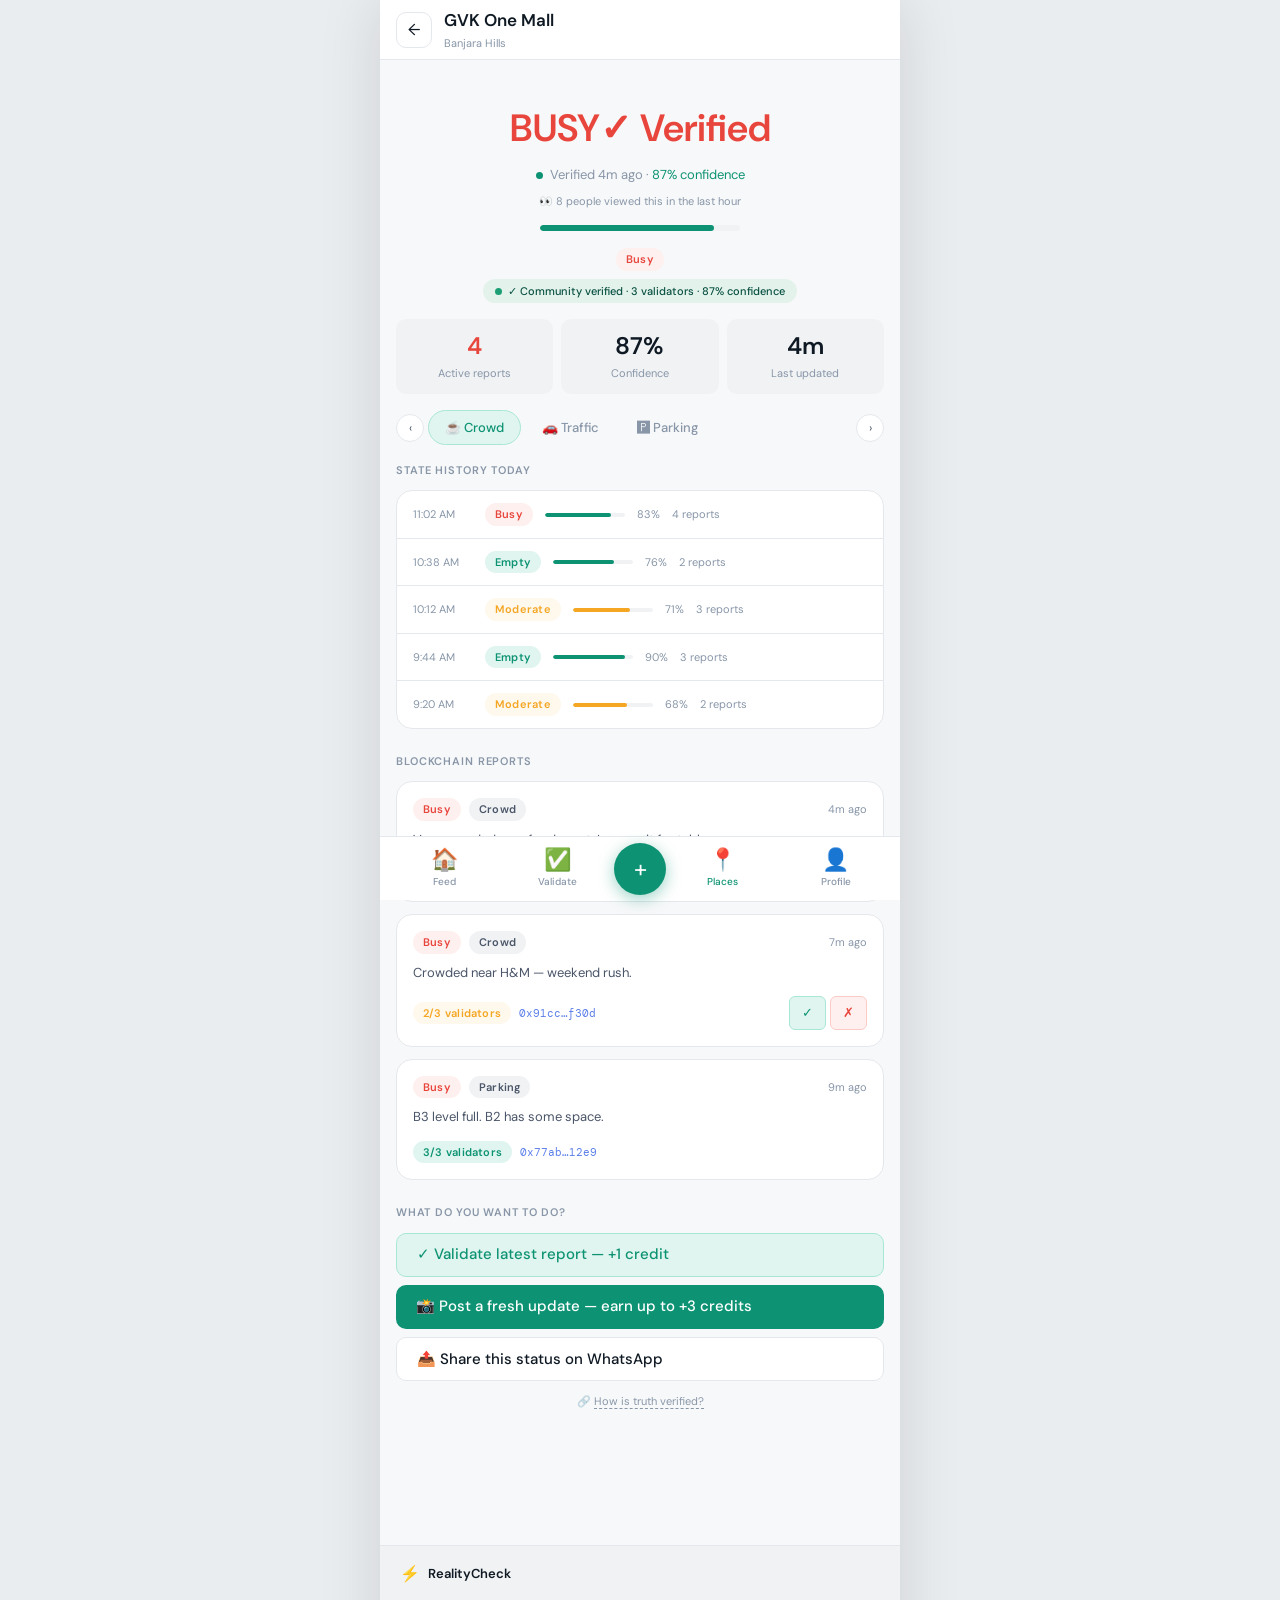
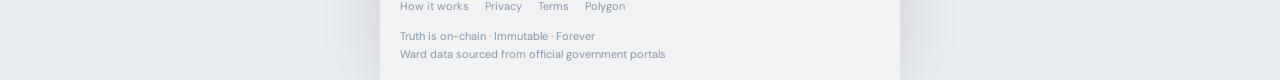
==== commit bcb582e3: "Update location.html" ====
--- a/location.html
+++ b/location.html
@@ -42,6 +42,10 @@
           </div>
         </div>
         <div id="state-badge-hero"></div>
+        <!-- Validation state pill — shows under main status -->
+        <div id="validation-state-pill" style="margin-top:var(--space-2)">
+          <!-- injected by JS based on validator count -->
+        </div>
       </div>
 
       <!-- Unverified notice (shown when <2 validators) -->
@@ -539,6 +543,47 @@
     }).join('');
   }
 
+  // ── Validation state pill ───────────────────────────────────
+  function renderValidationPill(validatorCount, disputeCount, confidence) {
+    const pill = document.getElementById('validation-state-pill');
+    if (!pill) return;
+
+    // Fast rejection check
+    if (disputeCount >= 2) {
+      pill.innerHTML = `<span style="display:inline-flex;align-items:center;gap:5px;
+        background:#FCEBEB;color:#A32D2D;padding:4px 12px;border-radius:99px;font-size:11px;font-weight:500">
+        ⚠ Flagged by community — treat with caution
+      </span>`;
+      return;
+    }
+
+    if (validatorCount === 0) {
+      pill.innerHTML = `<span style="display:inline-flex;align-items:center;gap:6px;
+        background:#FEF9E7;color:#92610A;padding:4px 12px;border-radius:99px;font-size:11px;font-weight:500">
+        <span style="width:7px;height:7px;border-radius:50%;background:#F5C518;
+                     animation:pulseDot2 1.5s ease-in-out infinite;display:inline-block"></span>
+        New · Be first to verify — earn +2 credits
+      </span>`;
+    } else if (validatorCount < 3) {
+      pill.innerHTML = `<span style="display:inline-flex;align-items:center;gap:6px;
+        background:#FEF0E6;color:#8B4513;padding:4px 12px;border-radius:99px;font-size:11px;font-weight:500">
+        <span style="width:7px;height:7px;border-radius:50%;background:#F5A050;display:inline-block"></span>
+        ${validatorCount}/3 verified · ${3 - validatorCount} more needed
+      </span>`;
+    } else if (confidence >= 70) {
+      pill.innerHTML = `<span style="display:inline-flex;align-items:center;gap:6px;
+        background:#E3F2EB;color:#085041;padding:4px 12px;border-radius:99px;font-size:11px;font-weight:500">
+        <span style="width:7px;height:7px;border-radius:50%;background:#1D9E75;display:inline-block"></span>
+        ✓ Community verified · ${validatorCount} validators · ${confidence}% confidence
+      </span>`;
+    } else {
+      pill.innerHTML = `<span style="display:inline-flex;align-items:center;gap:6px;
+        background:#F1EFE8;color:#444;padding:4px 12px;border-radius:99px;font-size:11px;font-weight:500">
+        Inconclusive · low agreement
+      </span>`;
+    }
+  }
+
   // Apply confidence-linked glow to state hero
   function applyConfidenceGlow(confidence) {
     const hero = document.querySelector('.page-content-inner');
@@ -560,7 +605,8 @@
 
   // Apply on load with current confidence
   document.addEventListener('DOMContentLoaded', () => {
-    applyConfidenceGlow(87); // default mock value
+    applyConfidenceGlow(87);
+    renderValidationPill(3, 0, 87); // mock: 3 validators, 0 disputes, 87% confidence
   });
 
   function switchCategory(cat, btn) {
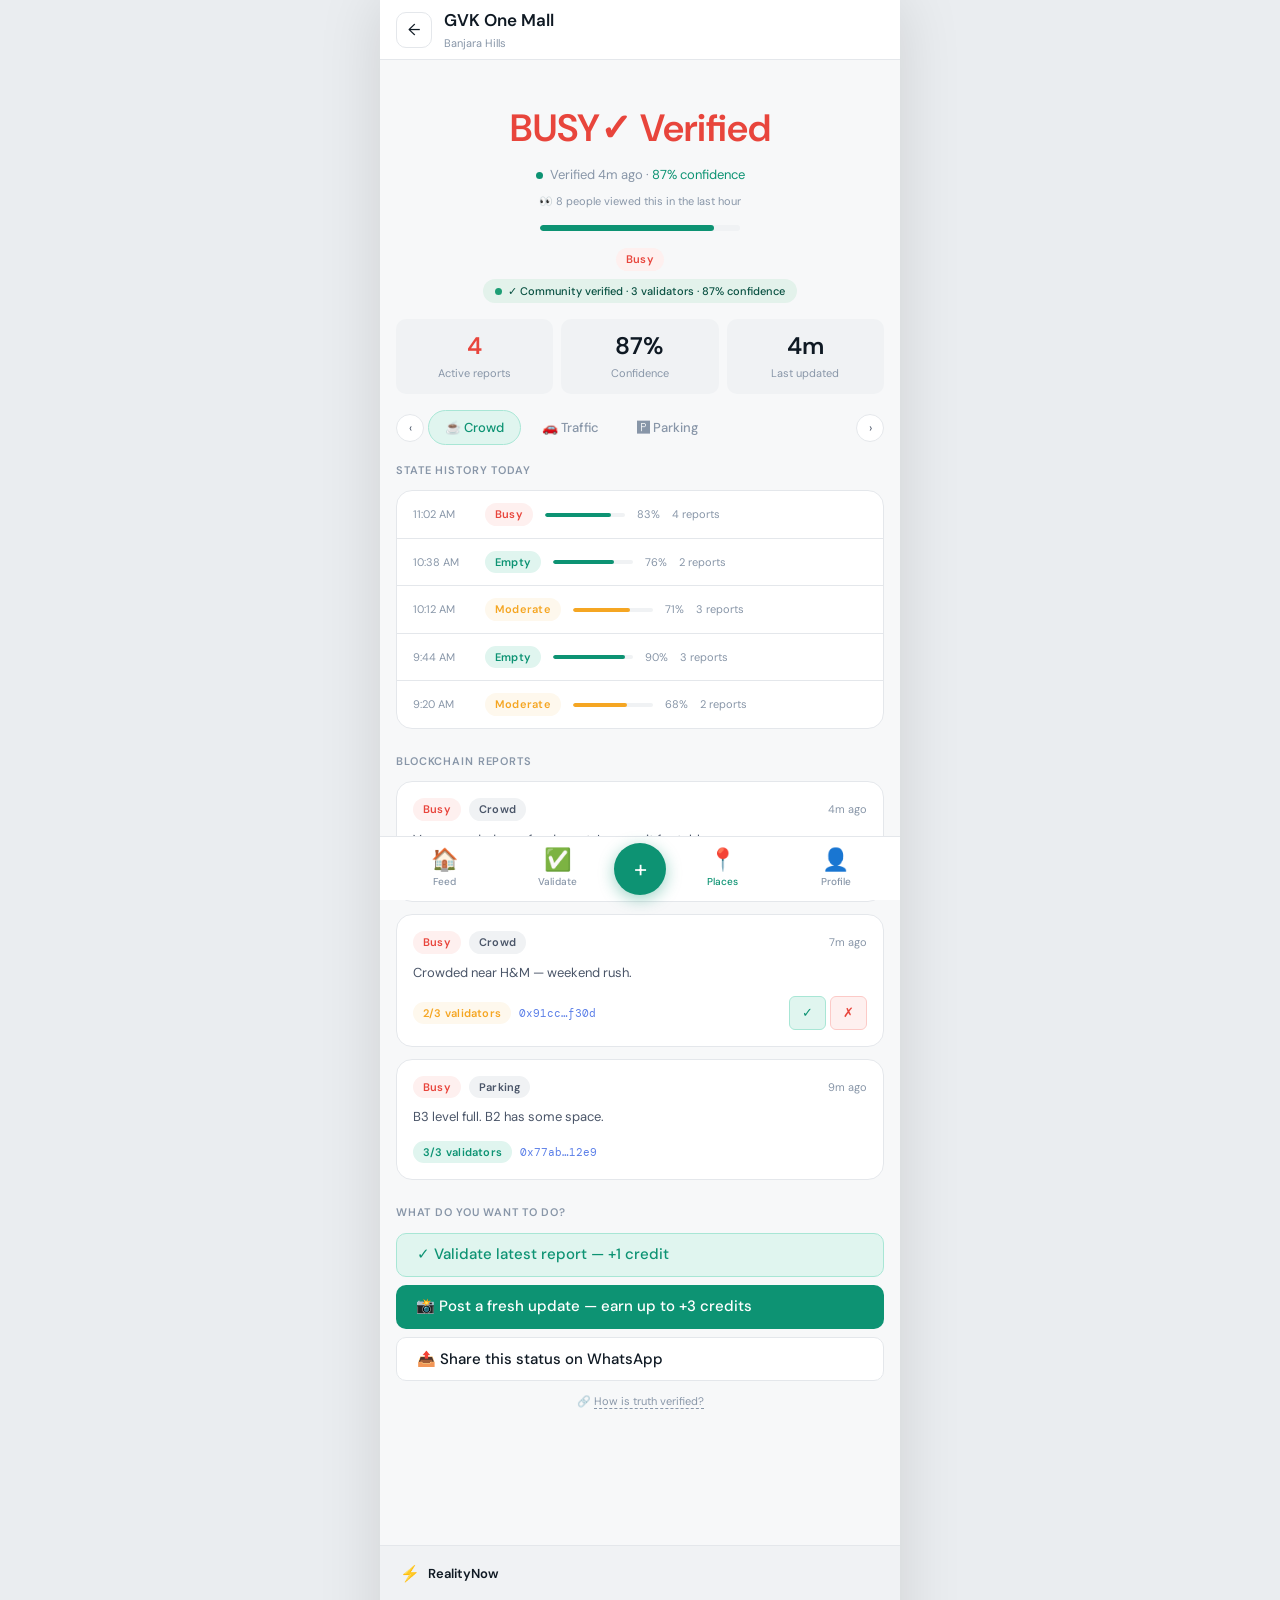
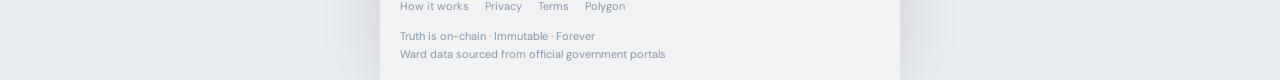
==== commit 70beea99: "Update location.html" ====
--- a/location.html
+++ b/location.html
@@ -6,7 +6,7 @@
   <meta http-equiv="Pragma" content="no-cache" />
   <meta charset="UTF-8" />
   <meta name="viewport" content="width=device-width, initial-scale=1.0" />
-  <title>Location Detail — RealityCheck</title>
+  <title>Location Detail — RealityNow</title>
   <link rel="stylesheet" href="css/variables.css" />
   <link rel="stylesheet" href="css/components.css" />
   <link rel="stylesheet" href="css/layout.css" />
@@ -137,7 +137,7 @@
 <script>
 /* ── app.js inlined for GitHub Pages reliability ── */
 /* ============================================
-   RealityCheck — Shared JS Utilities
+   RealityNow — Shared JS Utilities
    ============================================ */
 
 // ── Header / Footer injection ──────────────
@@ -161,7 +161,7 @@
         <div class="site-header-brand">
           <div class="site-header-logo">⚡</div>
           <div>
-            <div class="site-header-name">RealityCheck</div>
+            <div class="site-header-name">RealityNow</div>
             <div class="site-header-location" id="location-label" onclick="promptLocation()">
               📍 <span id="location-text">Banjara Hills, Hyderabad</span> ›
             </div>
@@ -238,7 +238,7 @@
     <footer class="site-footer">
       <div class="site-footer-inner">
         <div class="site-footer-brand">
-          <span style="font-size:16px">⚡</span> RealityCheck
+          <span style="font-size:16px">⚡</span> RealityNow
         </div>
         <div class="site-footer-links">
           <a href="#" class="site-footer-link" onclick="showToast('How it works — coming soon')">How it works</a>
@@ -616,7 +616,7 @@
   }
 
   function shareLocation() {
-    const text = encodeURIComponent('🔴 GVK One Mall is BUSY right now (87% confidence) — checked on RealityCheck: https://cryptofundi.github.io/realitycheck/location.html');
+    const text = encodeURIComponent('🔴 GVK One Mall is BUSY right now (87% confidence) — checked on RealityNow: https://cryptofundi.github.io/realitynow/location.html');
     window.open(`https://wa.me/?text=${text}`, '_blank');
   }
 
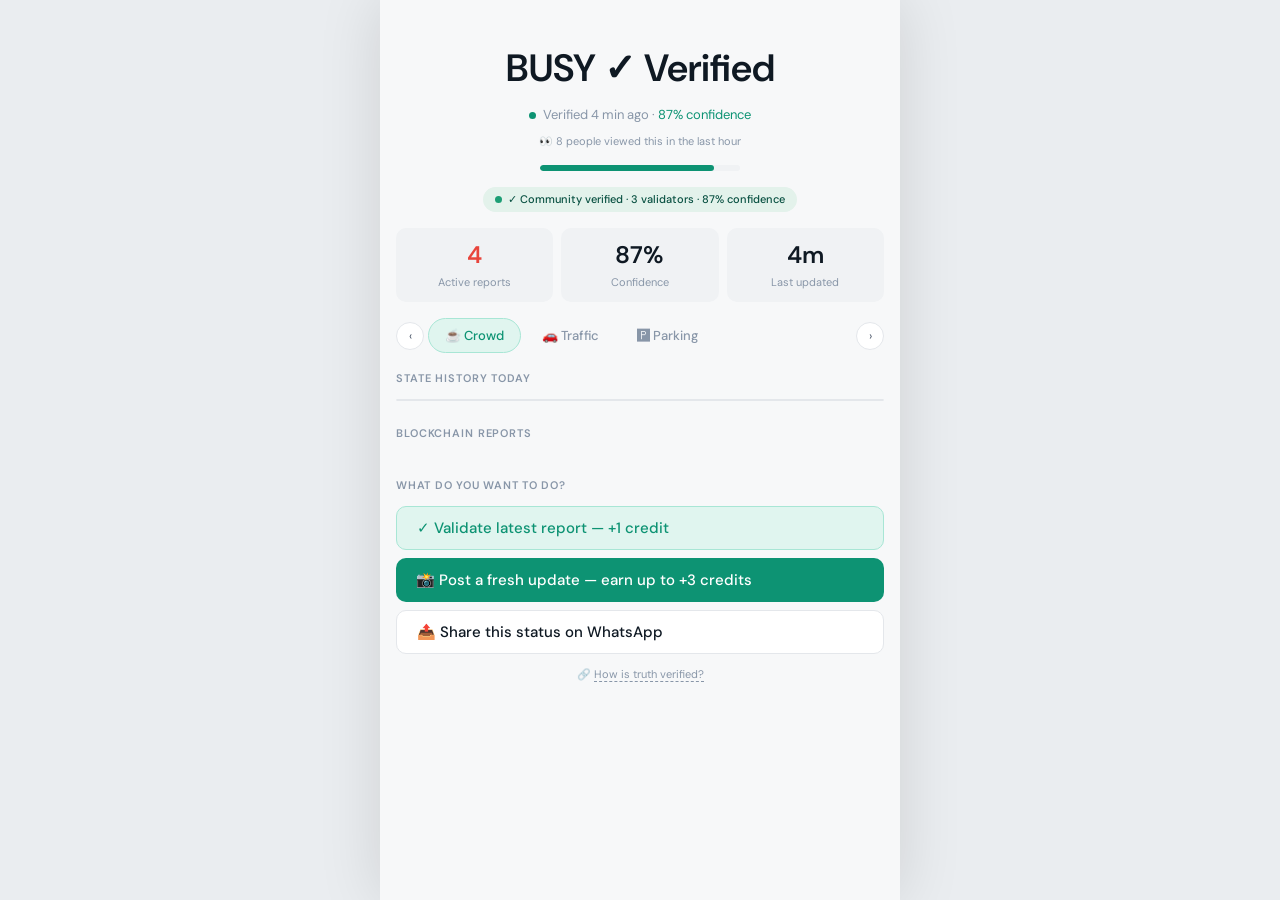
==== commit ef952c3f: "Update location.html" ====
--- a/location.html
+++ b/location.html
@@ -321,14 +321,195 @@
   toast._timer = setTimeout(() => toast.classList.remove('show'), duration);
 }
 
-// ── Location prompt ────────────────────────
+// ── Location system ───────────────────────
+// Handles GPS detection, reverse geocoding,
+// localStorage caching, and pincode fallback.
+
+const LOCATION_CACHE_KEY = 'rn_location';
+const LOCATION_CACHE_TTL  = 10 * 60 * 1000; // 10 minutes in ms
+
+// Main entry point — called on page load automatically
+// and when user taps the location label.
+function initLocation() {
+  // 1. Show cached location immediately (instant UX)
+  const cached = loadCachedLocation();
+  if (cached) {
+    updateLocationLabel(cached.label, cached.geohash);
+  }
+
+  // 2. Request fresh GPS in background
+  if (!navigator.geolocation) {
+    // Browser does not support geolocation — show pincode prompt
+    if (!cached) showPincodePrompt();
+    return;
+  }
+
+  navigator.geolocation.getCurrentPosition(
+    pos => {
+      const { latitude, longitude } = pos.coords;
+      reverseGeocode(latitude, longitude);
+    },
+    err => {
+      // GPS denied or failed
+      if (!cached) {
+        // No cache either — ask for pincode
+        showPincodePrompt();
+      }
+      // If we have cache, just keep showing it silently
+    },
+    {
+      timeout: 8000,        // 8 second timeout
+      maximumAge: 300000,   // Accept 5-min old cached GPS position
+      enableHighAccuracy: false  // Faster, battery-friendly
+    }
+  );
+}
+
+// Called when user taps location label to refresh
 function promptLocation() {
-  if (navigator.geolocation) {
-    navigator.geolocation.getCurrentPosition(
-      pos => showToast('📍 Location updated'),
-      ()  => showToast('📍 Using saved location')
-    );
-  }
+  showToast('📍 Detecting your location…');
+  initLocation();
+}
+
+// Reverse geocode lat/long → neighbourhood name
+// Uses Nominatim (OpenStreetMap) — free, no API key needed.
+// Falls back gracefully if network fails.
+function reverseGeocode(lat, lng) {
+  const url = 'https://nominatim.openstreetmap.org/reverse'
+    + '?format=json'
+    + '&lat=' + lat
+    + '&lon=' + lng
+    + '&zoom=14'             // neighbourhood level
+    + '&addressdetails=1';
+
+  fetch(url, {
+    headers: { 'Accept-Language': 'en' }  // Always English names
+  })
+    .then(r => r.json())
+    .then(data => {
+      const addr   = data.address || {};
+      // Build a short neighbourhood label
+      const area   = addr.suburb
+                  || addr.neighbourhood
+                  || addr.city_district
+                  || addr.town
+                  || addr.village
+                  || '';
+      const city   = addr.city || addr.state_district || addr.state || '';
+      const label  = area && city ? area + ', ' + city
+                   : area || city || 'Your Location';
+
+      // Compute a simple 5-char geohash prefix for zone matching
+      const geohash = latLngToGeohash(lat, lng, 5);
+
+      // Save to cache
+      saveCachedLocation({ label, geohash, lat, lng });
+
+      // Update header
+      updateLocationLabel(label, geohash);
+    })
+    .catch(() => {
+      // Network error — keep showing cached or fallback
+      const cached = loadCachedLocation();
+      if (!cached) updateLocationLabel('Your Location', '');
+    });
+}
+
+// Update the location label in the header
+function updateLocationLabel(label, geohash) {
+  const el = document.getElementById('location-text');
+  if (el) el.textContent = label;
+  // Store current geohash for feed filtering (used by indexer in production)
+  window.currentGeohash = geohash;
+}
+
+// Show pincode input when GPS is not available
+function showPincodePrompt() {
+  const pin = prompt(
+    'Enable location for the best experience.
+
+' +
+    'Or enter your area pincode to see nearby truth:'
+  );
+  if (pin && /^\d{6}$/.test(pin.trim())) {
+    lookupPincode(pin.trim());
+  } else if (pin) {
+    showToast('Please enter a valid 6-digit pincode');
+  }
+}
+
+// Pincode → lat/long → geohash via Nominatim
+function lookupPincode(pin) {
+  showToast('📍 Finding your area…');
+  const url = 'https://nominatim.openstreetmap.org/search'
+    + '?format=json'
+    + '&postalcode=' + pin
+    + '&country=India'
+    + '&addressdetails=1'
+    + '&limit=1';
+
+  fetch(url)
+    .then(r => r.json())
+    .then(results => {
+      if (!results.length) {
+        showToast('Pincode not found — try again');
+        return;
+      }
+      const r = results[0];
+      reverseGeocode(parseFloat(r.lat), parseFloat(r.lon));
+    })
+    .catch(() => showToast('Could not look up pincode — check connection'));
+}
+
+// ── localStorage cache helpers ─────────────
+function saveCachedLocation(data) {
+  try {
+    localStorage.setItem(LOCATION_CACHE_KEY, JSON.stringify({
+      ...data,
+      savedAt: Date.now()
+    }));
+  } catch(e) { /* storage full or blocked */ }
+}
+
+function loadCachedLocation() {
+  try {
+    const raw = localStorage.getItem(LOCATION_CACHE_KEY);
+    if (!raw) return null;
+    const data = JSON.parse(raw);
+    // Expire after TTL
+    if (Date.now() - data.savedAt > LOCATION_CACHE_TTL) {
+      localStorage.removeItem(LOCATION_CACHE_KEY);
+      return null;
+    }
+    return data;
+  } catch(e) { return null; }
+}
+
+// ── Geohash encoder (lightweight, no library) ──
+// Encodes lat/lng to a geohash string of given precision.
+function latLngToGeohash(lat, lng, precision) {
+  const BASE32 = '0123456789bcdefghjkmnpqrstuvwxyz';
+  let idx = 0, bit = 0, evenBit = true, geohash = '';
+  let minLat = -90,  maxLat = 90;
+  let minLng = -180, maxLng = 180;
+
+  while (geohash.length < precision) {
+    if (evenBit) {
+      const midLng = (minLng + maxLng) / 2;
+      if (lng >= midLng) { idx = idx * 2 + 1; minLng = midLng; }
+      else               { idx = idx * 2;     maxLng = midLng; }
+    } else {
+      const midLat = (minLat + maxLat) / 2;
+      if (lat >= midLat) { idx = idx * 2 + 1; minLat = midLat; }
+      else               { idx = idx * 2;     maxLat = midLat; }
+    }
+    evenBit = !evenBit;
+    if (++bit === 5) {
+      geohash += BASE32[idx];
+      bit = 0; idx = 0;
+    }
+  }
+  return geohash;
 }
 
 // ── Render feed card HTML ──────────────────
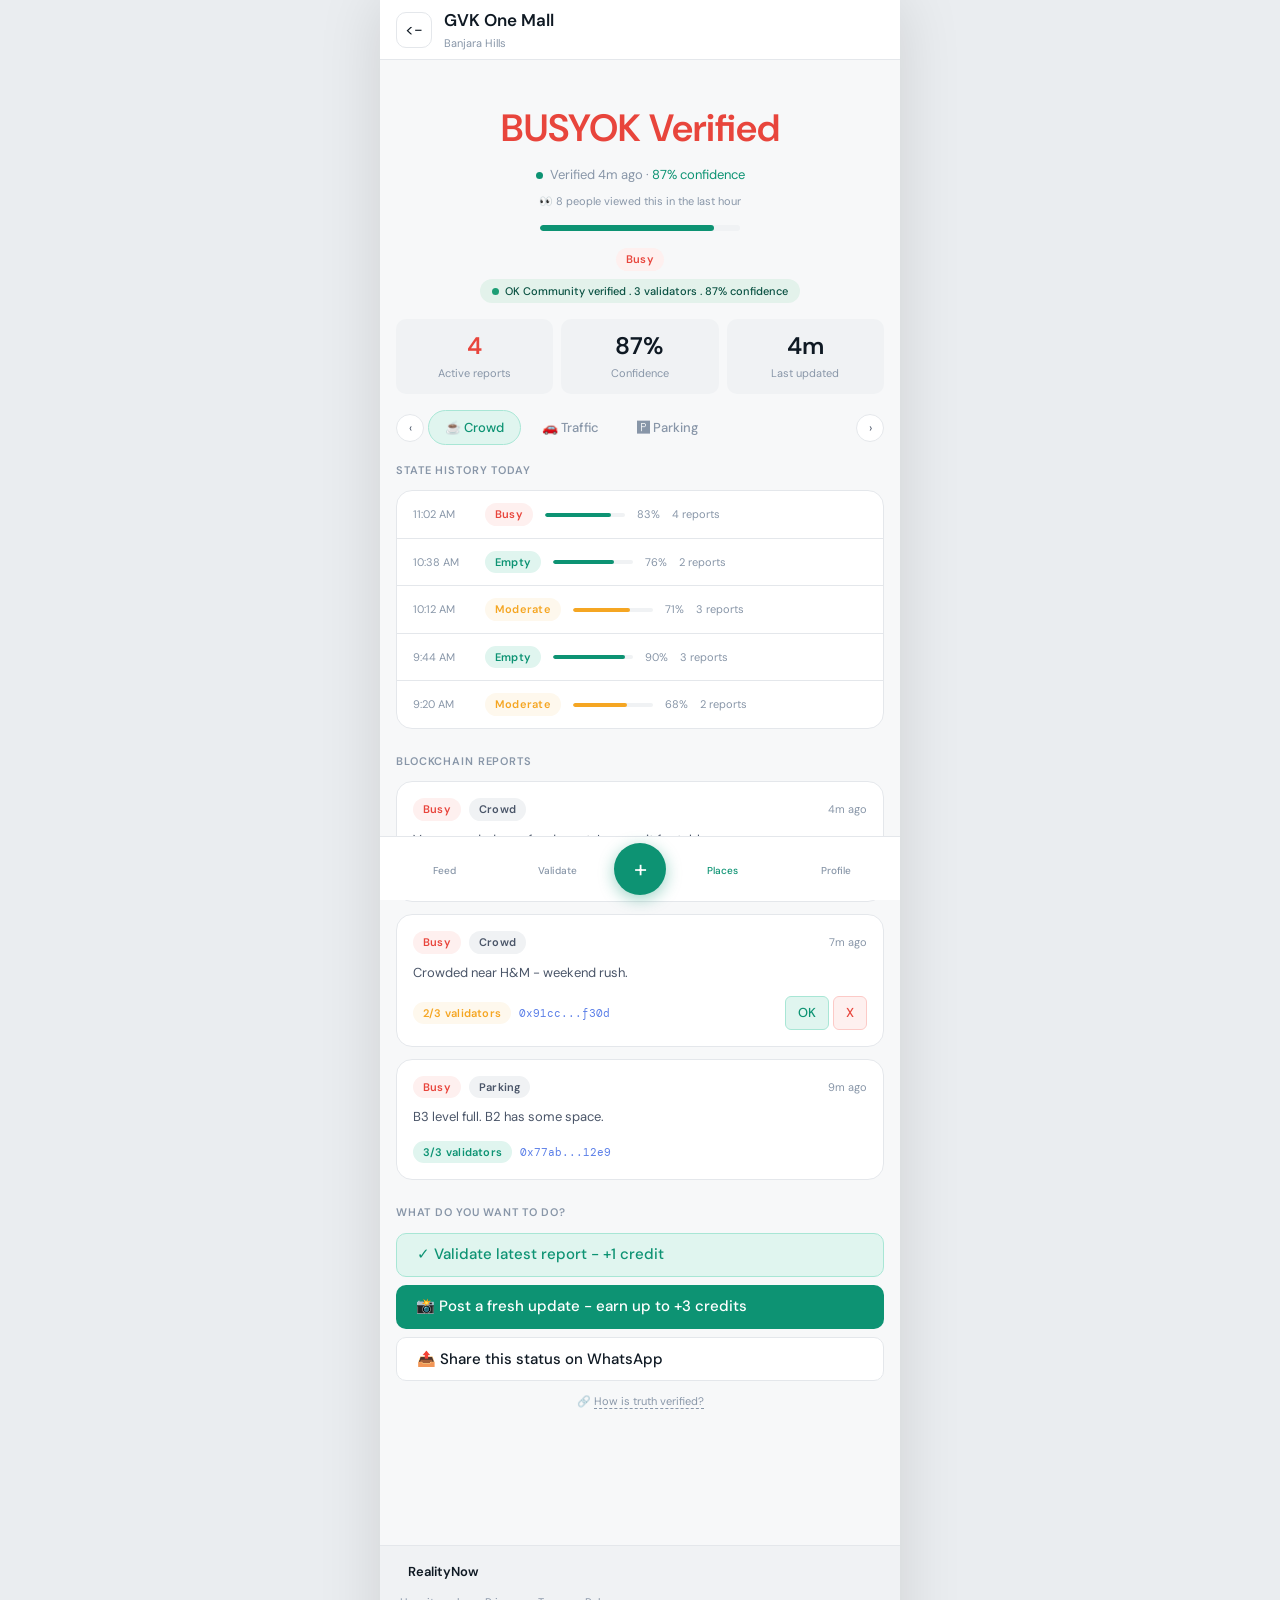
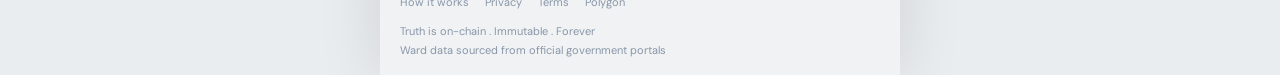
==== commit b5eca63e: "Update location.html" ====
--- a/location.html
+++ b/location.html
@@ -6,7 +6,7 @@
   <meta http-equiv="Pragma" content="no-cache" />
   <meta charset="UTF-8" />
   <meta name="viewport" content="width=device-width, initial-scale=1.0" />
-  <title>Location Detail — RealityNow</title>
+  <title>Location Detail  -  RealityNow</title>
   <link rel="stylesheet" href="css/variables.css" />
   <link rel="stylesheet" href="css/components.css" />
   <link rel="stylesheet" href="css/layout.css" />
@@ -42,7 +42,7 @@
           </div>
         </div>
         <div id="state-badge-hero"></div>
-        <!-- Validation state pill — shows under main status -->
+        <!-- Validation state pill  -  shows under main status -->
         <div id="validation-state-pill" style="margin-top:var(--space-2)">
           <!-- injected by JS based on validator count -->
         </div>
@@ -50,7 +50,7 @@
 
       <!-- Unverified notice (shown when <2 validators) -->
       <div id="unverified-notice" class="unverified-notice section-sm" style="display:none">
-        ⚠ Unverified — only 1 report so far.
+        ⚠ Unverified  -  only 1 report so far.
         <strong style="color:var(--color-brand-primary);cursor:pointer" onclick="window.location='validate.html'">
           Be the first to confirm →
         </strong>
@@ -106,11 +106,11 @@
         <div style="display:grid;gap:var(--space-2)">
           <a href="validate.html" class="btn btn-confirm btn-full"
              style="justify-content:flex-start;gap:var(--space-2)">
-            ✓ Validate latest report — +1 credit
+            ✓ Validate latest report  -  +1 credit
           </a>
           <a href="post.html?location=GVK+One+Mall" class="btn btn-primary btn-full"
              style="justify-content:flex-start;gap:var(--space-2)">
-            📸 Post a fresh update — earn up to +3 credits
+            📸 Post a fresh update  -  earn up to +3 credits
           </a>
           <button class="btn btn-secondary btn-full"
                   style="justify-content:flex-start;gap:var(--space-2)"
@@ -120,7 +120,7 @@
         </div>
         <p style="font-size:var(--text-xs);color:var(--color-text-tertiary);text-align:center;margin-top:var(--space-3)">
           <span style="opacity:0.5">🔗</span>
-          <a href="#" onclick="showToast('All truth is stored on Polygon blockchain — immutable, permanent, verifiable by anyone')"
+          <a href="#" onclick="showToast('All truth is stored on Polygon blockchain  -  immutable, permanent, verifiable by anyone')"
              style="color:var(--color-text-tertiary);text-decoration:none;border-bottom:1px dashed currentColor">
             How is truth verified?
           </a>
@@ -135,12 +135,12 @@
 </div>
 
 <script>
-/* ── app.js inlined for GitHub Pages reliability ── */
+/*    app.js inlined for GitHub Pages reliability    */
 /* ============================================
-   RealityNow — Shared JS Utilities
+   RealityNow  -  Shared JS Utilities
    ============================================ */
 
-// ── Header / Footer injection ──────────────
+//    Header / Footer injection               
 // Call on each page to inject shared components.
 function injectHeader(config = {}) {
   const {
@@ -159,19 +159,19 @@
     html = `
       <header class="site-header">
         <div class="site-header-brand">
-          <div class="site-header-logo">⚡</div>
+          <div class="site-header-logo"> </div>
           <div>
             <div class="site-header-name">RealityNow</div>
             <div class="site-header-location" id="location-label" onclick="promptLocation()">
-              📍 <span id="location-text">Banjara Hills, Hyderabad</span> ›
+                <span id="location-text">Banjara Hills, Hyderabad</span> >
             </div>
           </div>
         </div>
         <div class="site-header-actions">
           ${showNotif ? `<button class="btn btn-icon btn-secondary" style="position:relative" onclick="window.location='validate.html'">
-            🔔<span class="notif-dot" style="position:absolute;top:6px;right:6px"></span>
+             <span class="notif-dot" style="position:absolute;top:6px;right:6px"></span>
           </button>` : ''}
-          <a href="profile.html" class="btn btn-icon btn-secondary" title="Profile">👤</a>
+          <a href="profile.html" class="btn btn-icon btn-secondary" title="Profile"> </a>
         </div>
       </header>`;
   }
@@ -179,7 +179,7 @@
   if (type === 'page') {
     html = `
       <header class="page-header">
-        <a href="${backHref}" class="page-header-back" title="Back">←</a>
+        <a href="${backHref}" class="page-header-back" title="Back"><-</a>
         <div class="page-header-content">
           <div class="page-header-title">${title}</div>
           ${subtitle ? `<div class="page-header-sub">${subtitle}</div>` : ''}
@@ -192,7 +192,7 @@
     html = `
       <header class="step-header">
         <div class="step-header-top">
-          <a href="${backHref}" class="page-header-back" title="Back">←</a>
+          <a href="${backHref}" class="page-header-back" title="Back"><-</a>
           <div class="step-header-title">${title}</div>
           <span style="font-size:var(--text-xs);color:var(--color-text-tertiary)">
             ${step} / ${totalSteps}
@@ -210,11 +210,11 @@
 
 function injectBottomNav(activePage = 'feed') {
   const pages = [
-    { id: 'feed',     href: 'index.html',    icon: '🏠', label: 'Feed' },
-    { id: 'validate', href: 'validate.html', icon: '✅', label: 'Validate' },
+    { id: 'feed',     href: 'index.html',    icon: ' ', label: 'Feed' },
+    { id: 'validate', href: 'validate.html', icon: ' ', label: 'Validate' },
     { id: 'post',     href: 'post.html',     icon: '+',  label: '', isFab: true },
-    { id: 'location', href: 'location.html', icon: '📍', label: 'Places' },
-    { id: 'profile',  href: 'profile.html',  icon: '👤', label: 'Profile' },
+    { id: 'location', href: 'location.html', icon: ' ', label: 'Places' },
+    { id: 'profile',  href: 'profile.html',  icon: ' ', label: 'Profile' },
   ];
 
   const items = pages.map(p => {
@@ -238,16 +238,16 @@
     <footer class="site-footer">
       <div class="site-footer-inner">
         <div class="site-footer-brand">
-          <span style="font-size:16px">⚡</span> RealityNow
+          <span style="font-size:16px"> </span> RealityNow
         </div>
         <div class="site-footer-links">
-          <a href="#" class="site-footer-link" onclick="showToast('How it works — coming soon')">How it works</a>
-          <a href="#" class="site-footer-link" onclick="showToast('Privacy policy — coming soon')">Privacy</a>
-          <a href="#" class="site-footer-link" onclick="showToast('Terms — coming soon')">Terms</a>
+          <a href="#" class="site-footer-link" onclick="showToast('How it works  -  coming soon')">How it works</a>
+          <a href="#" class="site-footer-link" onclick="showToast('Privacy policy  -  coming soon')">Privacy</a>
+          <a href="#" class="site-footer-link" onclick="showToast('Terms  -  coming soon')">Terms</a>
           <a href="https://polygon.technology" target="_blank" class="site-footer-link">Polygon</a>
         </div>
         <div class="site-footer-copy">
-          Truth is on-chain · Immutable · Forever<br>
+          Truth is on-chain  .  Immutable  .  Forever<br>
           Ward data sourced from official government portals
         </div>
       </div>
@@ -256,7 +256,7 @@
   if (el) el.innerHTML = html;
 }
 
-// ── Confidence helpers ─────────────────────
+//    Confidence helpers                      
 function confClass(pct) {
   if (pct >= 75) return 'high';
   if (pct >= 50) return 'medium';
@@ -269,7 +269,7 @@
   return 'Low confidence';
 }
 
-// ── State helpers ──────────────────────────
+//    State helpers                           
 function stateBadge(state) {
   const map = {
     BUSY:     { cls: 'badge-busy',     label: 'Busy' },
@@ -293,7 +293,7 @@
   return map[state] || map.EMPTY;
 }
 
-// ── Freshness label ────────────────────────
+//    Freshness label                         
 function freshnessLabel(minutesAgo) {
   if (minutesAgo < 1)  return 'just now';
   if (minutesAgo < 60) return `${minutesAgo}m ago`;
@@ -307,7 +307,7 @@
   return 'low';
 }
 
-// ── Toast ──────────────────────────────────
+//    Toast                                   
 function showToast(message, duration = 2500) {
   let toast = document.querySelector('.toast');
   if (!toast) {
@@ -321,14 +321,14 @@
   toast._timer = setTimeout(() => toast.classList.remove('show'), duration);
 }
 
-// ── Location system ───────────────────────
+//    Location system                        
 // Handles GPS detection, reverse geocoding,
 // localStorage caching, and pincode fallback.
 
 const LOCATION_CACHE_KEY = 'rn_location';
 const LOCATION_CACHE_TTL  = 10 * 60 * 1000; // 10 minutes in ms
 
-// Main entry point — called on page load automatically
+// Main entry point  -  called on page load automatically
 // and when user taps the location label.
 function initLocation() {
   // 1. Show cached location immediately (instant UX)
@@ -339,7 +339,7 @@
 
   // 2. Request fresh GPS in background
   if (!navigator.geolocation) {
-    // Browser does not support geolocation — show pincode prompt
+    // Browser does not support geolocation  -  show pincode prompt
     if (!cached) showPincodePrompt();
     return;
   }
@@ -352,7 +352,7 @@
     err => {
       // GPS denied or failed
       if (!cached) {
-        // No cache either — ask for pincode
+        // No cache either  -  ask for pincode
         showPincodePrompt();
       }
       // If we have cache, just keep showing it silently
@@ -367,12 +367,12 @@
 
 // Called when user taps location label to refresh
 function promptLocation() {
-  showToast('📍 Detecting your location…');
+  showToast('  Detecting your location...');
   initLocation();
 }
 
-// Reverse geocode lat/long → neighbourhood name
-// Uses Nominatim (OpenStreetMap) — free, no API key needed.
+// Reverse geocode lat/long -> neighbourhood name
+// Uses Nominatim (OpenStreetMap)  -  free, no API key needed.
 // Falls back gracefully if network fails.
 function reverseGeocode(lat, lng) {
   const url = 'https://nominatim.openstreetmap.org/reverse'
@@ -409,7 +409,7 @@
       updateLocationLabel(label, geohash);
     })
     .catch(() => {
-      // Network error — keep showing cached or fallback
+      // Network error  -  keep showing cached or fallback
       const cached = loadCachedLocation();
       if (!cached) updateLocationLabel('Your Location', '');
     });
@@ -425,12 +425,7 @@
 
 // Show pincode input when GPS is not available
 function showPincodePrompt() {
-  const pin = prompt(
-    'Enable location for the best experience.
-
-' +
-    'Or enter your area pincode to see nearby truth:'
-  );
+  const pin = prompt('Enter your area pincode (6 digits):');
   if (pin && /^\d{6}$/.test(pin.trim())) {
     lookupPincode(pin.trim());
   } else if (pin) {
@@ -438,9 +433,9 @@
   }
 }
 
-// Pincode → lat/long → geohash via Nominatim
+// Pincode -> lat/long -> geohash via Nominatim
 function lookupPincode(pin) {
-  showToast('📍 Finding your area…');
+  showToast('  Finding your area...');
   const url = 'https://nominatim.openstreetmap.org/search'
     + '?format=json'
     + '&postalcode=' + pin
@@ -452,16 +447,16 @@
     .then(r => r.json())
     .then(results => {
       if (!results.length) {
-        showToast('Pincode not found — try again');
+        showToast('Pincode not found  -  try again');
         return;
       }
       const r = results[0];
       reverseGeocode(parseFloat(r.lat), parseFloat(r.lon));
     })
-    .catch(() => showToast('Could not look up pincode — check connection'));
-}
-
-// ── localStorage cache helpers ─────────────
+    .catch(() => showToast('Could not look up pincode  -  check connection'));
+}
+
+//    localStorage cache helpers              
 function saveCachedLocation(data) {
   try {
     localStorage.setItem(LOCATION_CACHE_KEY, JSON.stringify({
@@ -485,7 +480,7 @@
   } catch(e) { return null; }
 }
 
-// ── Geohash encoder (lightweight, no library) ──
+//    Geohash encoder (lightweight, no library)   
 // Encodes lat/lng to a geohash string of given precision.
 function latLngToGeohash(lat, lng, precision) {
   const BASE32 = '0123456789bcdefghjkmnpqrstuvwxyz';
@@ -512,7 +507,7 @@
   return geohash;
 }
 
-// ── Render feed card HTML ──────────────────
+//    Render feed card HTML                   
 function renderFeedCard(post, index = 0) {
   const conf = post.confidence;
   const cls  = confClass(conf);
@@ -550,28 +545,28 @@
           <button class="btn btn-confirm btn-sm"
                   style="flex:1"
                   onclick="event.stopPropagation();handleConfirm(${post.id})">
-            ✓ Confirm · +1 credit
+            OK Confirm  .  +1 credit
           </button>
           <button class="btn btn-danger btn-sm"
                   style="flex:1"
                   onclick="event.stopPropagation();handleDispute(${post.id})">
-            ✗ Dispute
+            X Dispute
           </button>
         </div>
         <div class="feed-card-footnote">
-          ${post.validatorCount} of 3 confirmed · ${post.blockchainHash}
+          ${post.validatorCount} of 3 confirmed  .  ${post.blockchainHash}
         </div>
       </div>
     </article>`;
 }
 
-// ── Render gap card HTML ───────────────────
+//    Render gap card HTML                    
 function renderGapCard(location) {
   return `
     <div class="gap-card animate-fade-in section-sm">
-      <div class="gap-card-icon">⏱</div>
+      <div class="gap-card-icon"> </div>
       <div class="gap-card-content">
-        <div class="gap-card-title">No update — ${location.name}</div>
+        <div class="gap-card-title">No update  -  ${location.name}</div>
         <div class="gap-card-sub">
           Last report was ${location.staleMin} min ago.
           Earn +${location.reward} credits to check and post.
@@ -579,19 +574,19 @@
         <a href="post.html?location=${encodeURIComponent(location.name)}"
            class="btn btn-sm"
            style="background:var(--color-brand-accent);color:#fff;border:none">
-          Post update · earn +${location.reward} credits
+          Post update  .  earn +${location.reward} credits
         </a>
       </div>
     </div>`;
 }
 
-// ── Validation helpers ─────────────────────
+//    Validation helpers                      
 function handleConfirm(postId) {
-  showToast('✓ Confirmation submitted — +1 credit');
+  showToast('OK Confirmation submitted  -  +1 credit');
 }
 
 function handleDispute(postId) {
-  showToast('✗ Dispute submitted');
+  showToast('X Dispute submitted');
 }
 
 </script>
@@ -619,17 +614,17 @@
     {
       id: 101, state: 'BUSY', category: 'Crowd',
       desc: 'Very crowded near food court. Long wait for tables.',
-      minutesAgo: 4, hash: '0x4a2f…c8b1', validators: 3, minNeeded: 3,
+      minutesAgo: 4, hash: '0x4a2f...c8b1', validators: 3, minNeeded: 3,
     },
     {
       id: 102, state: 'BUSY', category: 'Crowd',
-      desc: 'Crowded near H&M — weekend rush.',
-      minutesAgo: 7, hash: '0x91cc…f30d', validators: 2, minNeeded: 3,
+      desc: 'Crowded near H&M  -  weekend rush.',
+      minutesAgo: 7, hash: '0x91cc...f30d', validators: 2, minNeeded: 3,
     },
     {
       id: 103, state: 'BUSY', category: 'Parking',
       desc: 'B3 level full. B2 has some space.',
-      minutesAgo: 9, hash: '0x77ab…12e9', validators: 3, minNeeded: 3,
+      minutesAgo: 9, hash: '0x77ab...12e9', validators: 3, minNeeded: 3,
     },
   ];
 
@@ -715,8 +710,8 @@
               </div>
               ${pending ? `
                 <div style="display:flex;gap:var(--space-1)">
-                  <button class="btn btn-sm btn-confirm" onclick="handleConfirm(${r.id})">✓</button>
-                  <button class="btn btn-sm btn-danger" onclick="handleDispute(${r.id})">✗</button>
+                  <button class="btn btn-sm btn-confirm" onclick="handleConfirm(${r.id})">OK</button>
+                  <button class="btn btn-sm btn-danger" onclick="handleDispute(${r.id})">X</button>
                 </div>` : ''}
             </div>
           </div>
@@ -724,7 +719,7 @@
     }).join('');
   }
 
-  // ── Validation state pill ───────────────────────────────────
+  //    Validation state pill                                    
   function renderValidationPill(validatorCount, disputeCount, confidence) {
     const pill = document.getElementById('validation-state-pill');
     if (!pill) return;
@@ -733,7 +728,7 @@
     if (disputeCount >= 2) {
       pill.innerHTML = `<span style="display:inline-flex;align-items:center;gap:5px;
         background:#FCEBEB;color:#A32D2D;padding:4px 12px;border-radius:99px;font-size:11px;font-weight:500">
-        ⚠ Flagged by community — treat with caution
+          Flagged by community  -  treat with caution
       </span>`;
       return;
     }
@@ -743,24 +738,24 @@
         background:#FEF9E7;color:#92610A;padding:4px 12px;border-radius:99px;font-size:11px;font-weight:500">
         <span style="width:7px;height:7px;border-radius:50%;background:#F5C518;
                      animation:pulseDot2 1.5s ease-in-out infinite;display:inline-block"></span>
-        New · Be first to verify — earn +2 credits
+        New  .  Be first to verify  -  earn +2 credits
       </span>`;
     } else if (validatorCount < 3) {
       pill.innerHTML = `<span style="display:inline-flex;align-items:center;gap:6px;
         background:#FEF0E6;color:#8B4513;padding:4px 12px;border-radius:99px;font-size:11px;font-weight:500">
         <span style="width:7px;height:7px;border-radius:50%;background:#F5A050;display:inline-block"></span>
-        ${validatorCount}/3 verified · ${3 - validatorCount} more needed
+        ${validatorCount}/3 verified  .  ${3 - validatorCount} more needed
       </span>`;
     } else if (confidence >= 70) {
       pill.innerHTML = `<span style="display:inline-flex;align-items:center;gap:6px;
         background:#E3F2EB;color:#085041;padding:4px 12px;border-radius:99px;font-size:11px;font-weight:500">
         <span style="width:7px;height:7px;border-radius:50%;background:#1D9E75;display:inline-block"></span>
-        ✓ Community verified · ${validatorCount} validators · ${confidence}% confidence
+        OK Community verified  .  ${validatorCount} validators  .  ${confidence}% confidence
       </span>`;
     } else {
       pill.innerHTML = `<span style="display:inline-flex;align-items:center;gap:6px;
         background:#F1EFE8;color:#444;padding:4px 12px;border-radius:99px;font-size:11px;font-weight:500">
-        Inconclusive · low agreement
+        Inconclusive  .  low agreement
       </span>`;
     }
   }
@@ -775,7 +770,7 @@
       // Show verified badge
       const heroEl = document.getElementById('state-hero');
       if (heroEl && !heroEl.querySelector('.verified-badge')) {
-        heroEl.innerHTML += '<span class="verified-badge">✓ Verified</span>';
+        heroEl.innerHTML += '<span class="verified-badge">OK Verified</span>';
       }
     } else if (confidence >= 50) {
       hero.classList.add('conf-medium');
@@ -797,7 +792,7 @@
   }
 
   function shareLocation() {
-    const text = encodeURIComponent('🔴 GVK One Mall is BUSY right now (87% confidence) — checked on RealityNow: https://cryptofundi.github.io/realitynow/location.html');
+    const text = encodeURIComponent('  GVK One Mall is BUSY right now (87% confidence)  -  checked on RealityNow: https://cryptofundi.github.io/realitynow/location.html');
     window.open(`https://wa.me/?text=${text}`, '_blank');
   }
 
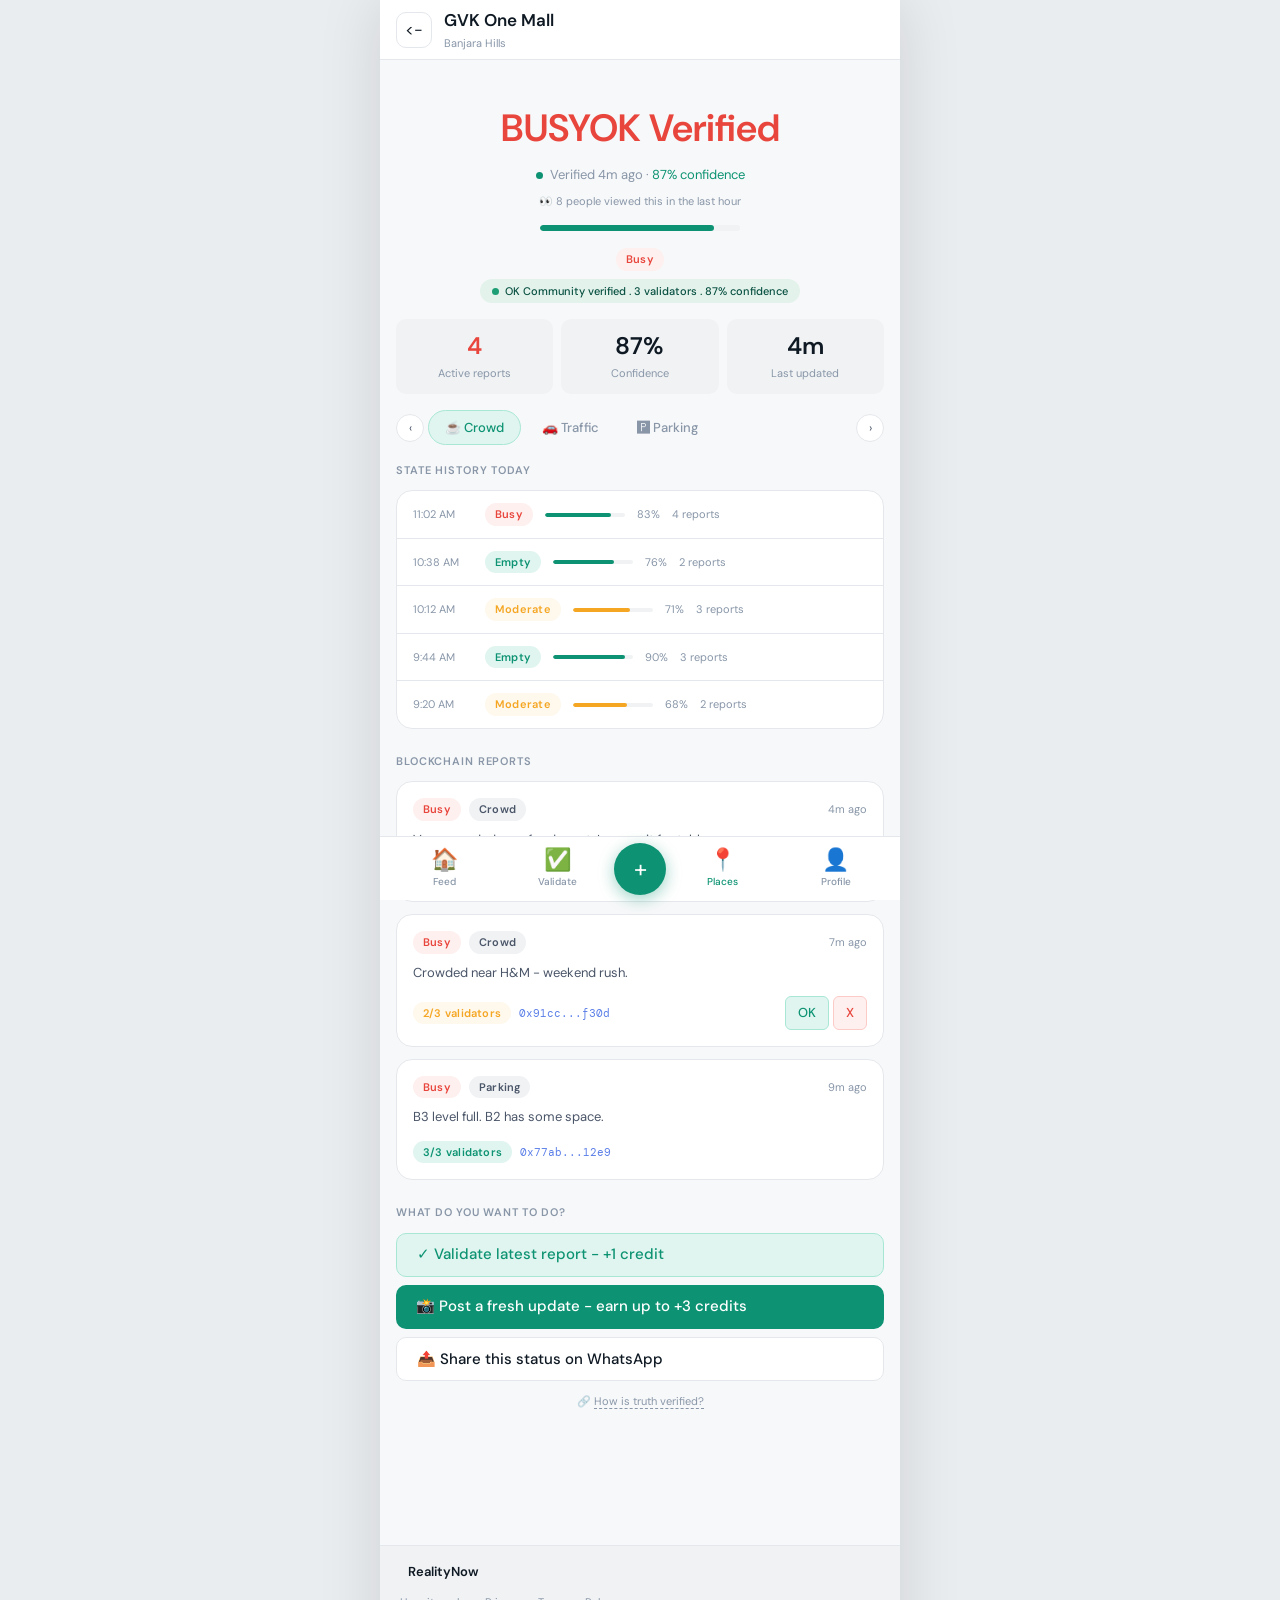
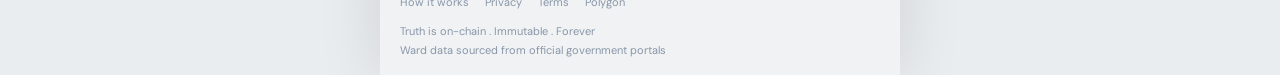
==== commit 20f052ea: "Update location.html" ====
--- a/location.html
+++ b/location.html
@@ -159,19 +159,19 @@
     html = `
       <header class="site-header">
         <div class="site-header-brand">
-          <div class="site-header-logo"> </div>
+          <div class="site-header-logo">&#9889;</div>
           <div>
             <div class="site-header-name">RealityNow</div>
-            <div class="site-header-location" id="location-label" onclick="promptLocation()">
+            <div class="site-header-location" id="location-label" onclick="openLocationSearch()">
                 <span id="location-text">Banjara Hills, Hyderabad</span> >
             </div>
           </div>
         </div>
         <div class="site-header-actions">
-          ${showNotif ? `<button class="btn btn-icon btn-secondary" style="position:relative" onclick="window.location='validate.html'">
+          ${showNotif ? `<button class="btn btn-icon btn-secondary" style="position:relative" onclick="window.location='validate.html'">&#128276;
              <span class="notif-dot" style="position:absolute;top:6px;right:6px"></span>
           </button>` : ''}
-          <a href="profile.html" class="btn btn-icon btn-secondary" title="Profile"> </a>
+          <a href="profile.html" class="btn btn-icon btn-secondary" title="Profile">&#128100;</a>
         </div>
       </header>`;
   }
@@ -210,11 +210,11 @@
 
 function injectBottomNav(activePage = 'feed') {
   const pages = [
-    { id: 'feed',     href: 'index.html',    icon: ' ', label: 'Feed' },
-    { id: 'validate', href: 'validate.html', icon: ' ', label: 'Validate' },
+    { id: 'feed',     href: 'index.html',    icon: '&#127968;', label: 'Feed' },
+    { id: 'validate', href: 'validate.html', icon: '&#9989;', label: 'Validate' },
     { id: 'post',     href: 'post.html',     icon: '+',  label: '', isFab: true },
-    { id: 'location', href: 'location.html', icon: ' ', label: 'Places' },
-    { id: 'profile',  href: 'profile.html',  icon: ' ', label: 'Profile' },
+    { id: 'location', href: 'location.html', icon: '&#128205;', label: 'Places' },
+    { id: 'profile',  href: 'profile.html',  icon: '&#128100;', label: 'Profile' },
   ];
 
   const items = pages.map(p => {
@@ -813,5 +813,131 @@
   50%      { opacity:0.4; transform:scale(0.7); }
 }
 </style>
+
+
+
+<div id="loc-search-overlay" onclick="closeLocationSearch()"
+     style="display:none;position:fixed;inset:0;background:rgba(0,0,0,0.5);z-index:2000"></div>
+<div id="loc-search-panel" style="display:none;position:fixed;top:0;left:50%;
+     transform:translateX(-50%);width:min(100%,520px);
+     background:var(--color-surface);border-radius:0 0 16px 16px;
+     padding:16px;z-index:2001;box-shadow:0 4px 24px rgba(0,0,0,0.15)">
+  <div style="display:flex;align-items:center;gap:10px;margin-bottom:12px">
+    <button onclick="closeLocationSearch()"
+            style="background:none;border:none;font-size:20px;cursor:pointer;padding:0">
+      &#8592;
+    </button>
+    <div style="font-size:var(--text-sm);font-weight:600">Search location</div>
+  </div>
+  <input id="loc-search-input" type="text"
+         placeholder="e.g. Madhapur, Jubilee Hills, Kondapur..."
+         style="width:100%;padding:10px 14px;border:1px solid var(--color-border);
+                border-radius:var(--radius-md);font-size:var(--text-sm);
+                font-family:inherit;outline:none;box-sizing:border-box"
+         oninput="onLocSearchInput(this.value)"
+         onkeydown="if(event.key==='Enter')doLocSearch(this.value)">
+  <div id="loc-search-results" style="margin-top:8px"></div>
+  <div style="margin-top:12px;padding-top:10px;border-top:1px solid var(--color-border)">
+    <button onclick="useCurrentGPS()"
+            style="width:100%;padding:10px;background:none;
+                   border:1px solid var(--color-brand-primary);
+                   border-radius:var(--radius-md);color:var(--color-brand-primary);
+                   font-size:var(--text-sm);font-weight:500;cursor:pointer">
+      &#128205; Use my current location
+    </button>
+  </div>
+</div>
+<script>
+var locTimer = null;
+var locResults = [];
+
+function openLocationSearch() {
+  document.getElementById("loc-search-overlay").style.display = "block";
+  document.getElementById("loc-search-panel").style.display = "block";
+  setTimeout(function() { document.getElementById("loc-search-input").focus(); }, 100);
+}
+function closeLocationSearch() {
+  document.getElementById("loc-search-overlay").style.display = "none";
+  document.getElementById("loc-search-panel").style.display = "none";
+  document.getElementById("loc-search-input").value = "";
+  document.getElementById("loc-search-results").innerHTML = "";
+  locResults = [];
+}
+function useCurrentGPS() {
+  closeLocationSearch();
+  showToast("Detecting your location...");
+  try { localStorage.removeItem("rn_location"); } catch(e) {}
+  initLocation();
+}
+function onLocSearchInput(val) {
+  clearTimeout(locTimer);
+  if (val.length < 3) {
+    document.getElementById("loc-search-results").innerHTML = "";
+    return;
+  }
+  locTimer = setTimeout(function() { doLocSearch(val); }, 400);
+}
+function doLocSearch(query) {
+  if (!query || query.length < 3) return;
+  var url = "https://nominatim.openstreetmap.org/search"
+    + "?format=json&q=" + encodeURIComponent(query + ", Hyderabad, India")
+    + "&limit=5&addressdetails=1&accept-language=en";
+  fetch(url)
+    .then(function(r) { return r.json(); })
+    .then(function(data) {
+      locResults = data;
+      var el = document.getElementById("loc-search-results");
+      if (!data.length) {
+        el.innerHTML = "<div style='padding:8px 0;font-size:12px;color:#888'>No results. Try a different name.</div>";
+        return;
+      }
+      var items = [];
+      for (var i = 0; i < data.length; i++) {
+        var addr = data[i].address || {};
+        var area = addr.suburb || addr.neighbourhood || addr.city_district || addr.town || data[i].display_name.split(",")[0];
+        var city = addr.city || "Hyderabad";
+        var label = area + ", " + city;
+        var div = document.createElement("div");
+        div.textContent = label;
+        div.dataset.idx = i;
+        div.style.cssText = "padding:10px 12px;border-bottom:1px solid #eee;cursor:pointer;font-size:13px";
+        div.onclick = function() { pickResult(parseInt(this.dataset.idx)); };
+        items.push(div.outerHTML);
+      }
+      el.innerHTML = items.join("");
+      // Re-attach click handlers since outerHTML loses them
+      var divs = el.querySelectorAll("div");
+      for (var j = 0; j < divs.length; j++) {
+        (function(idx) {
+          divs[idx].onclick = function() { pickResult(idx); };
+        })(j);
+      }
+    })
+    .catch(function() {
+      document.getElementById("loc-search-results").innerHTML =
+        "<div style='padding:8px 0;font-size:12px;color:#888'>Search failed. Check connection.</div>";
+    });
+}
+function pickResult(idx) {
+  var r = locResults[idx];
+  if (!r) return;
+  var addr = r.address || {};
+  var area = addr.suburb || addr.neighbourhood || addr.city_district || addr.town || r.display_name.split(",")[0];
+  var city = addr.city || "Hyderabad";
+  var label = area + ", " + city;
+  var lat = parseFloat(r.lat);
+  var lng = parseFloat(r.lon);
+  var gh = latLngToGeohash(lat, lng, 5);
+  try {
+    localStorage.setItem("rn_location", JSON.stringify({
+      label: label, lat: lat, lng: lng, geohash: gh, savedAt: Date.now()
+    }));
+  } catch(e) {}
+  updateLocationLabel(label, gh);
+  showToast("Showing " + area);
+  closeLocationSearch();
+}
+</script>
+
 </body>
 </html>
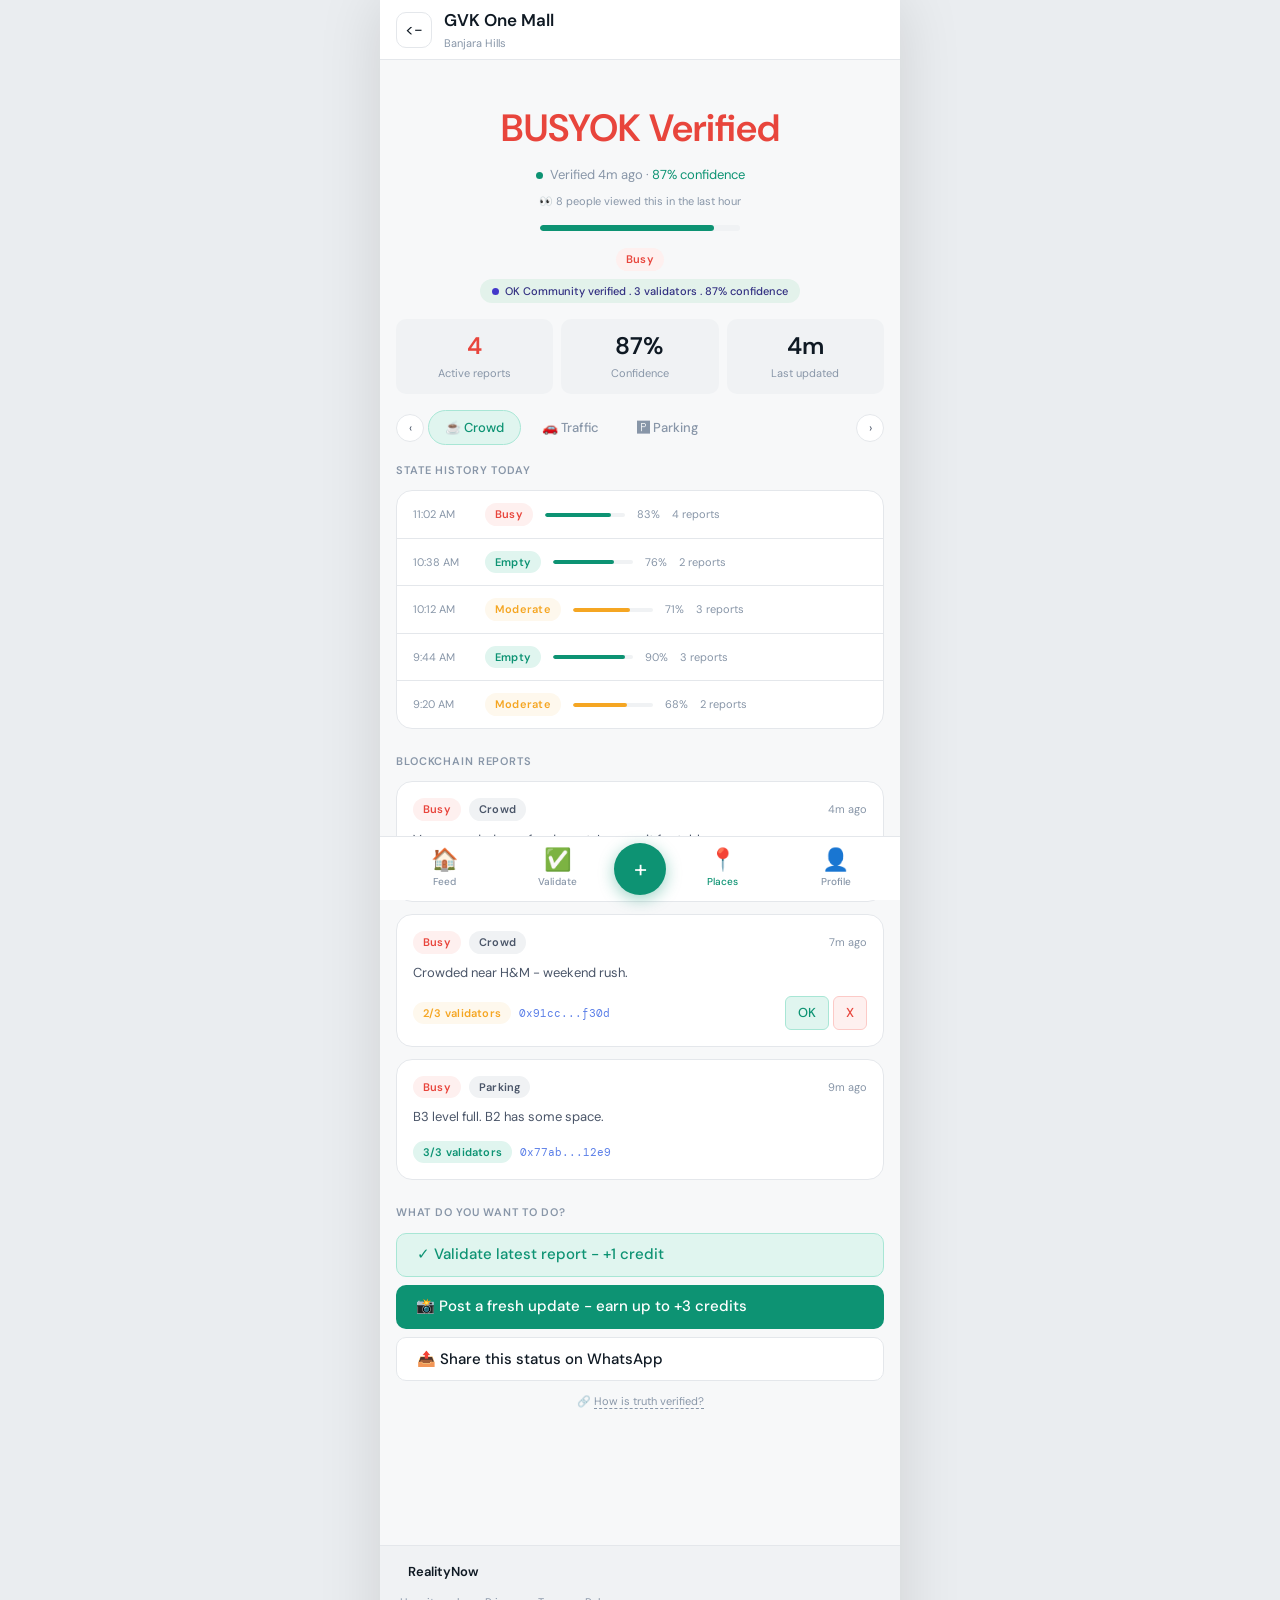
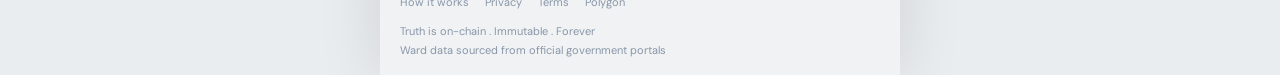
==== commit 94368fea: "Update location.html" ====
--- a/location.html
+++ b/location.html
@@ -219,7 +219,7 @@
 
   const items = pages.map(p => {
     if (p.isFab) {
-      return `<a href="${p.href}" class="post-fab" title="Post reality">+</a>`;
+      return `<button class="post-fab" title="Post reality" onclick="showActionSheet()">+</button>`;
     }
     const active = p.id === activePage ? 'active' : '';
     return `
@@ -748,8 +748,8 @@
       </span>`;
     } else if (confidence >= 70) {
       pill.innerHTML = `<span style="display:inline-flex;align-items:center;gap:6px;
-        background:#E3F2EB;color:#085041;padding:4px 12px;border-radius:99px;font-size:11px;font-weight:500">
-        <span style="width:7px;height:7px;border-radius:50%;background:#1D9E75;display:inline-block"></span>
+        background:#E3F2EB;color:#312E81;padding:4px 12px;border-radius:99px;font-size:11px;font-weight:500">
+        <span style="width:7px;height:7px;border-radius:50%;background:#4338CA;display:inline-block"></span>
         OK Community verified  .  ${validatorCount} validators  .  ${confidence}% confidence
       </span>`;
     } else {
